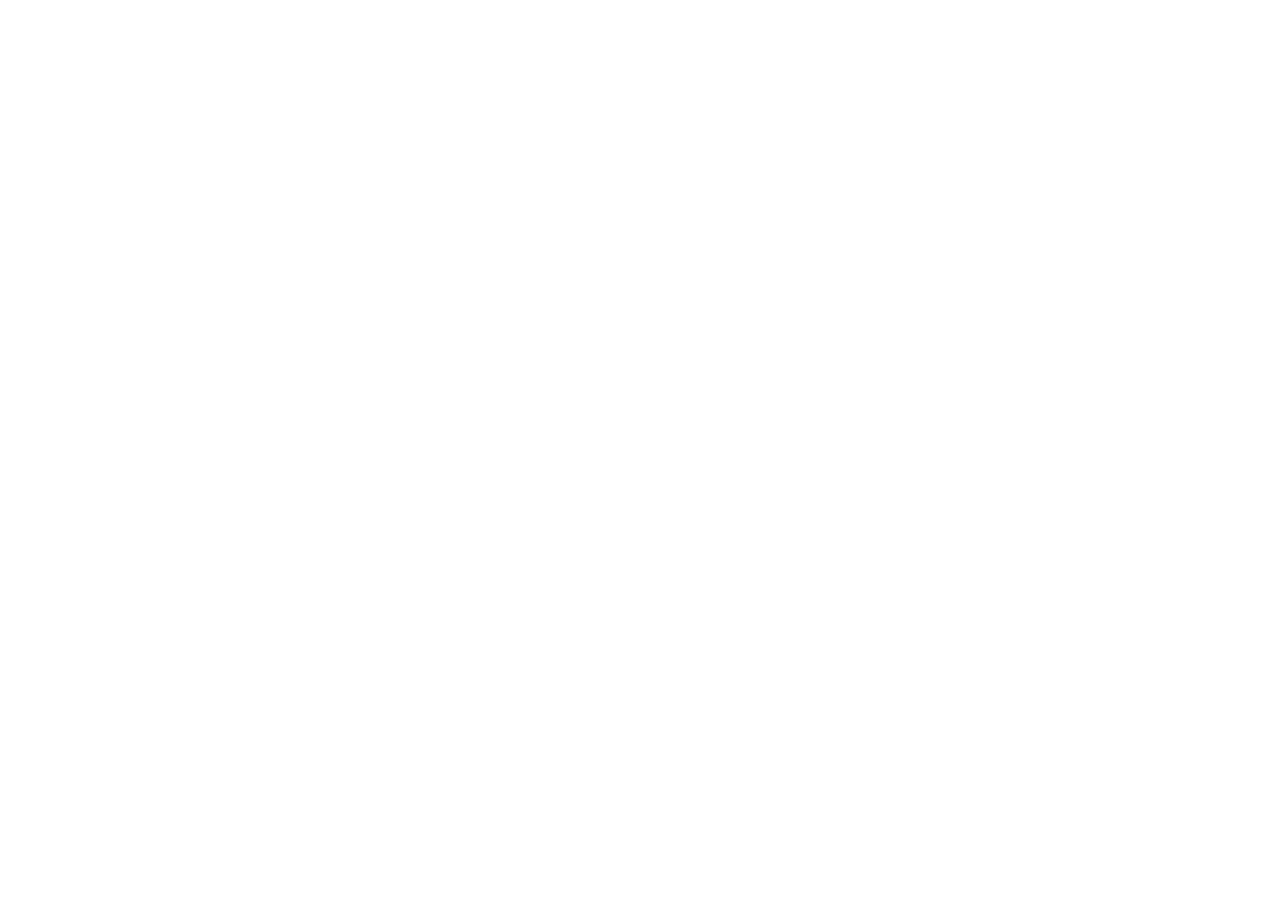
==== index.html @ 8e3742f2 "初始化项目结构" ====
<!DOCTYPE html>
<html lang="en">

<head>
  <meta charset="UTF-8">
  <meta http-equiv="X-UA-Compatible" content="IE=edge">
  <meta name="viewport" content="width=device-width, initial-scale=1.0">
  <title>Document</title>
</head>

<body>

</body>

</html>
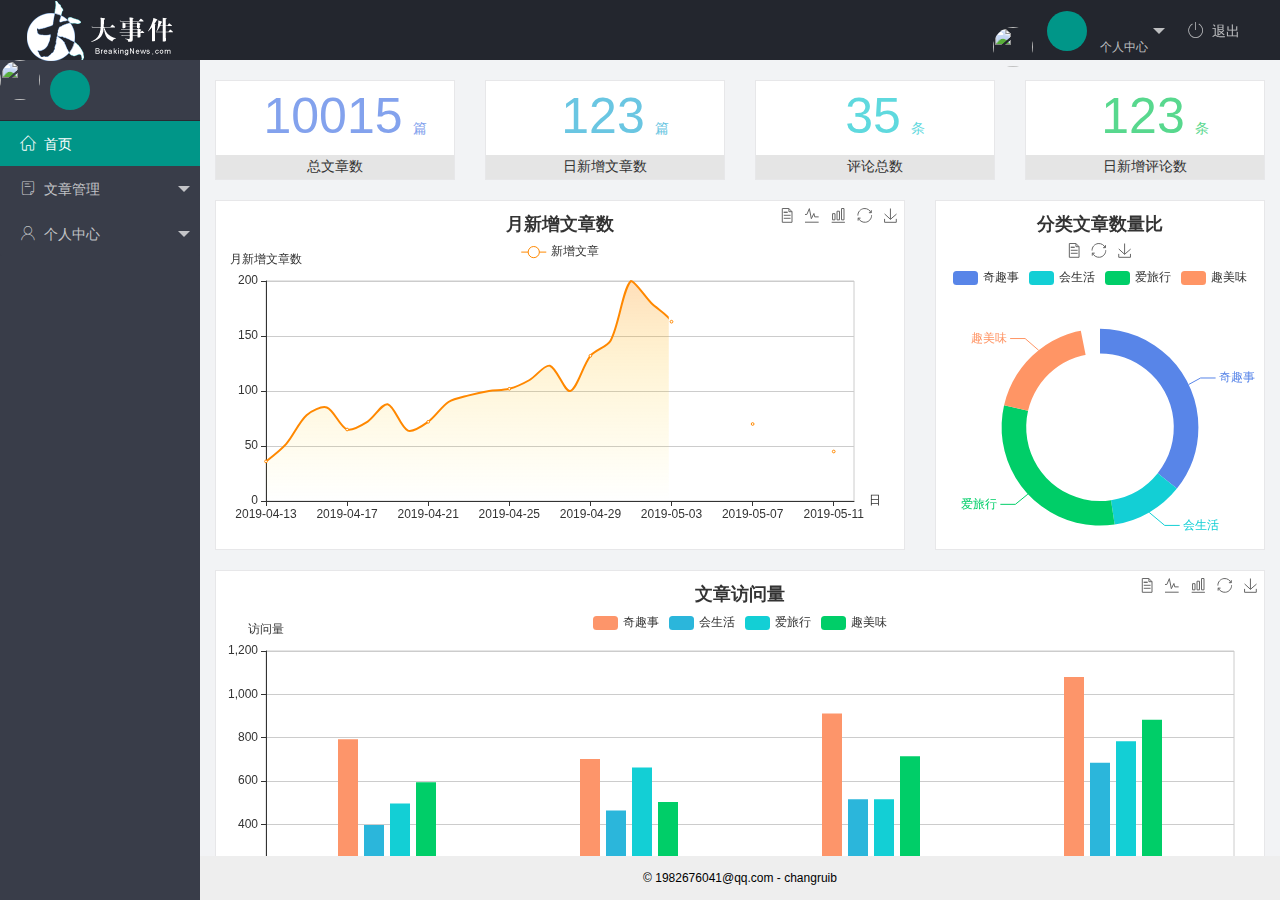
==== commit ece95862: "完成了主页功能的开发" ====
--- a/index.html
+++ b/index.html
@@ -5,11 +5,97 @@
   <meta charset="UTF-8">
   <meta http-equiv="X-UA-Compatible" content="IE=edge">
   <meta name="viewport" content="width=device-width, initial-scale=1.0">
-  <title>Document</title>
+  <link rel="stylesheet" href="/assets/lib/layui/css/layui.css">
+  <link rel="stylesheet" href="/assets/css/index.css">
+  <link rel="stylesheet" href="/assets/fonts/iconfont.css">
+  <title>后台管理页面</title>
 </head>
 
-<body>
+<body class="layui-layout-body">
+  <div class="layui-layout layui-layout-admin">
+    <div class="layui-header">
+      <div class="layui-logo">
+        <img src="/assets/images/logo.png" alt="" />
+      </div>
+      <!-- 头部区域（可配合layui已有的水平导航） -->
+      <ul class="layui-nav layui-layout-right">
+        <li class="layui-nav-item">
+          <a href="javascript:;" class="userinfo">
+            <img src="http://t.cn/RCzsdCq" class="layui-nav-img" />
+            <span class="text-avatar"></span>
+            个人中心
+          </a>
+          <dl class="layui-nav-child">
+            <dd><a href="">基本资料</a></dd>
+            <dd><a href="">更换头像</a></dd>
+            <dd><a href="">重置密码</a></dd>
+          </dl>
+        </li>
+        <li class="layui-nav-item">
+          <a href="javascript:;" id="btnLogout"><span class="iconfont icon-tuichu"></span>退出</a>
+        </li>
+      </ul>
+    </div>
 
+    <div class="layui-side layui-bg-black">
+      <div class="layui-side-scroll">
+        <div class="userinfo">
+          <img src="http://t.cn/RCzsdCq" class="layui-nav-img" />
+          <span class="text-avatar"></span>
+          <span id="welcome"></span>
+        </div>
+        <!-- 左侧导航区域（可配合layui已有的垂直导航） -->
+        <ul class="layui-nav layui-nav-tree" lay-shrink="all">
+          <li class="layui-nav-item layui-this">
+            <a href="/home/dashboard.html" target="fm"><span class="iconfont icon-home"></span>首页</a>
+          </li>
+          <li class="layui-nav-item">
+            <a class="" href="javascript:;"><span class="iconfont icon-16"></span>文章管理</a>
+            <dl class="layui-nav-child">
+              <dd>
+                <a href="javascript:;"><i class="layui-icon layui-icon-app"></i>文章类别</a>
+              </dd>
+              <dd>
+                <a href="javascript:;"><i class="layui-icon layui-icon-app"></i>文章列表</a>
+              </dd>
+              <dd>
+                <a href="javascript:;"><i class="layui-icon layui-icon-app"></i>发布文章</a>
+              </dd>
+            </dl>
+          </li>
+          <li class="layui-nav-item">
+            <a href="javascript:;"><span class="iconfont icon-user"></span>个人中心</a>
+            <dl class="layui-nav-child">
+              <dd>
+                <a href="javascript:;"><i class="layui-icon layui-icon-app"></i>基本资料</a>
+              </dd>
+              <dd>
+                <a href="javascript:;"><i class="layui-icon layui-icon-app"></i>更换头像</a>
+              </dd>
+              <dd>
+                <a href="javascript:;"><i class="layui-icon layui-icon-app"></i>重置密码</a>
+              </dd>
+            </dl>
+          </li>
+        </ul>
+      </div>
+    </div>
+
+    <div class="layui-body">
+      <!-- 内容主体区域 -->
+      <iframe name="fm" src="/home/dashboard.html" frameborder="0"></iframe>
+    </div>
+
+    <div class="layui-footer">
+      <!-- 底部固定区域 -->
+      © 1982676041@qq.com - changruib
+    </div>
+  </div>
+  <!-- 导入 layui 的JS文件 -->
+  <script src="/assets/lib/layui/layui.all.js"></script>
+  <script src="/assets/lib/jquery.js"></script>
+  <script src="/assets/js/baseApi.js"></script>
+  <script src="/assets/js/index.js"></script>
 </body>
 
 </html>--- a/assets/lib/layui/css/layui.css
+++ b/assets/lib/layui/css/layui.css
@@ -0,0 +1,2 @@
+/** layui-v2.5.5 MIT License By https://www.layui.com */
+ .layui-inline,img{display:inline-block;vertical-align:middle}h1,h2,h3,h4,h5,h6{font-weight:400}.layui-edge,.layui-header,.layui-inline,.layui-main{position:relative}.layui-body,.layui-edge,.layui-elip{overflow:hidden}.layui-btn,.layui-edge,.layui-inline,img{vertical-align:middle}.layui-btn,.layui-disabled,.layui-icon,.layui-unselect{-moz-user-select:none;-webkit-user-select:none;-ms-user-select:none}.layui-elip,.layui-form-checkbox span,.layui-form-pane .layui-form-label{text-overflow:ellipsis;white-space:nowrap}.layui-breadcrumb,.layui-tree-btnGroup{visibility:hidden}blockquote,body,button,dd,div,dl,dt,form,h1,h2,h3,h4,h5,h6,input,li,ol,p,pre,td,textarea,th,ul{margin:0;padding:0;-webkit-tap-highlight-color:rgba(0,0,0,0)}a:active,a:hover{outline:0}img{border:none}li{list-style:none}table{border-collapse:collapse;border-spacing:0}h4,h5,h6{font-size:100%}button,input,optgroup,option,select,textarea{font-family:inherit;font-size:inherit;font-style:inherit;font-weight:inherit;outline:0}pre{white-space:pre-wrap;white-space:-moz-pre-wrap;white-space:-pre-wrap;white-space:-o-pre-wrap;word-wrap:break-word}body{line-height:24px;font:14px Helvetica Neue,Helvetica,PingFang SC,Tahoma,Arial,sans-serif}hr{height:1px;margin:10px 0;border:0;clear:both}a{color:#333;text-decoration:none}a:hover{color:#777}a cite{font-style:normal;*cursor:pointer}.layui-border-box,.layui-border-box *{box-sizing:border-box}.layui-box,.layui-box *{box-sizing:content-box}.layui-clear{clear:both;*zoom:1}.layui-clear:after{content:'\20';clear:both;*zoom:1;display:block;height:0}.layui-inline{*display:inline;*zoom:1}.layui-edge{display:inline-block;width:0;height:0;border-width:6px;border-style:dashed;border-color:transparent}.layui-edge-top{top:-4px;border-bottom-color:#999;border-bottom-style:solid}.layui-edge-right{border-left-color:#999;border-left-style:solid}.layui-edge-bottom{top:2px;border-top-color:#999;border-top-style:solid}.layui-edge-left{border-right-color:#999;border-right-style:solid}.layui-disabled,.layui-disabled:hover{color:#d2d2d2!important;cursor:not-allowed!important}.layui-circle{border-radius:100%}.layui-show{display:block!important}.layui-hide{display:none!important}@font-face{font-family:layui-icon;src:url(../font/iconfont.eot?v=250);src:url(../font/iconfont.eot?v=250#iefix) format('embedded-opentype'),url(../font/iconfont.woff2?v=250) format('woff2'),url(../font/iconfont.woff?v=250) format('woff'),url(../font/iconfont.ttf?v=250) format('truetype'),url(../font/iconfont.svg?v=250#layui-icon) format('svg')}.layui-icon{font-family:layui-icon!important;font-size:16px;font-style:normal;-webkit-font-smoothing:antialiased;-moz-osx-font-smoothing:grayscale}.layui-icon-reply-fill:before{content:"\e611"}.layui-icon-set-fill:before{content:"\e614"}.layui-icon-menu-fill:before{content:"\e60f"}.layui-icon-search:before{content:"\e615"}.layui-icon-share:before{content:"\e641"}.layui-icon-set-sm:before{content:"\e620"}.layui-icon-engine:before{content:"\e628"}.layui-icon-close:before{content:"\1006"}.layui-icon-close-fill:before{content:"\1007"}.layui-icon-chart-screen:before{content:"\e629"}.layui-icon-star:before{content:"\e600"}.layui-icon-circle-dot:before{content:"\e617"}.layui-icon-chat:before{content:"\e606"}.layui-icon-release:before{content:"\e609"}.layui-icon-list:before{content:"\e60a"}.layui-icon-chart:before{content:"\e62c"}.layui-icon-ok-circle:before{content:"\1005"}.layui-icon-layim-theme:before{content:"\e61b"}.layui-icon-table:before{content:"\e62d"}.layui-icon-right:before{content:"\e602"}.layui-icon-left:before{content:"\e603"}.layui-icon-cart-simple:before{content:"\e698"}.layui-icon-face-cry:before{content:"\e69c"}.layui-icon-face-smile:before{content:"\e6af"}.layui-icon-survey:before{content:"\e6b2"}.layui-icon-tree:before{content:"\e62e"}.layui-icon-upload-circle:before{content:"\e62f"}.layui-icon-add-circle:before{content:"\e61f"}.layui-icon-download-circle:before{content:"\e601"}.layui-icon-templeate-1:before{content:"\e630"}.layui-icon-util:before{content:"\e631"}.layui-icon-face-surprised:before{content:"\e664"}.layui-icon-edit:before{content:"\e642"}.layui-icon-speaker:before{content:"\e645"}.layui-icon-down:before{content:"\e61a"}.layui-icon-file:before{content:"\e621"}.layui-icon-layouts:before{content:"\e632"}.layui-icon-rate-half:before{content:"\e6c9"}.layui-icon-add-circle-fine:before{content:"\e608"}.layui-icon-prev-circle:before{content:"\e633"}.layui-icon-read:before{content:"\e705"}.layui-icon-404:before{content:"\e61c"}.layui-icon-carousel:before{content:"\e634"}.layui-icon-help:before{content:"\e607"}.layui-icon-code-circle:before{content:"\e635"}.layui-icon-water:before{content:"\e636"}.layui-icon-username:before{content:"\e66f"}.layui-icon-find-fill:before{content:"\e670"}.layui-icon-about:before{content:"\e60b"}.layui-icon-location:before{content:"\e715"}.layui-icon-up:before{content:"\e619"}.layui-icon-pause:before{content:"\e651"}.layui-icon-date:before{content:"\e637"}.layui-icon-layim-uploadfile:before{content:"\e61d"}.layui-icon-delete:before{content:"\e640"}.layui-icon-play:before{content:"\e652"}.layui-icon-top:before{content:"\e604"}.layui-icon-friends:before{content:"\e612"}.layui-icon-refresh-3:before{content:"\e9aa"}.layui-icon-ok:before{content:"\e605"}.layui-icon-layer:before{content:"\e638"}.layui-icon-face-smile-fine:before{content:"\e60c"}.layui-icon-dollar:before{content:"\e659"}.layui-icon-group:before{content:"\e613"}.layui-icon-layim-download:before{content:"\e61e"}.layui-icon-picture-fine:before{content:"\e60d"}.layui-icon-link:before{content:"\e64c"}.layui-icon-diamond:before{content:"\e735"}.layui-icon-log:before{content:"\e60e"}.layui-icon-rate-solid:before{content:"\e67a"}.layui-icon-fonts-del:before{content:"\e64f"}.layui-icon-unlink:before{content:"\e64d"}.layui-icon-fonts-clear:before{content:"\e639"}.layui-icon-triangle-r:before{content:"\e623"}.layui-icon-circle:before{content:"\e63f"}.layui-icon-radio:before{content:"\e643"}.layui-icon-align-center:before{content:"\e647"}.layui-icon-align-right:before{content:"\e648"}.layui-icon-align-left:before{content:"\e649"}.layui-icon-loading-1:before{content:"\e63e"}.layui-icon-return:before{content:"\e65c"}.layui-icon-fonts-strong:before{content:"\e62b"}.layui-icon-upload:before{content:"\e67c"}.layui-icon-dialogue:before{content:"\e63a"}.layui-icon-video:before{content:"\e6ed"}.layui-icon-headset:before{content:"\e6fc"}.layui-icon-cellphone-fine:before{content:"\e63b"}.layui-icon-add-1:before{content:"\e654"}.layui-icon-face-smile-b:before{content:"\e650"}.layui-icon-fonts-html:before{content:"\e64b"}.layui-icon-form:before{content:"\e63c"}.layui-icon-cart:before{content:"\e657"}.layui-icon-camera-fill:before{content:"\e65d"}.layui-icon-tabs:before{content:"\e62a"}.layui-icon-fonts-code:before{content:"\e64e"}.layui-icon-fire:before{content:"\e756"}.layui-icon-set:before{content:"\e716"}.layui-icon-fonts-u:before{content:"\e646"}.layui-icon-triangle-d:before{content:"\e625"}.layui-icon-tips:before{content:"\e702"}.layui-icon-picture:before{content:"\e64a"}.layui-icon-more-vertical:before{content:"\e671"}.layui-icon-flag:before{content:"\e66c"}.layui-icon-loading:before{content:"\e63d"}.layui-icon-fonts-i:before{content:"\e644"}.layui-icon-refresh-1:before{content:"\e666"}.layui-icon-rmb:before{content:"\e65e"}.layui-icon-home:before{content:"\e68e"}.layui-icon-user:before{content:"\e770"}.layui-icon-notice:before{content:"\e667"}.layui-icon-login-weibo:before{content:"\e675"}.layui-icon-voice:before{content:"\e688"}.layui-icon-upload-drag:before{content:"\e681"}.layui-icon-login-qq:before{content:"\e676"}.layui-icon-snowflake:before{content:"\e6b1"}.layui-icon-file-b:before{content:"\e655"}.layui-icon-template:before{content:"\e663"}.layui-icon-auz:before{content:"\e672"}.layui-icon-console:before{content:"\e665"}.layui-icon-app:before{content:"\e653"}.layui-icon-prev:before{content:"\e65a"}.layui-icon-website:before{content:"\e7ae"}.layui-icon-next:before{content:"\e65b"}.layui-icon-component:before{content:"\e857"}.layui-icon-more:before{content:"\e65f"}.layui-icon-login-wechat:before{content:"\e677"}.layui-icon-shrink-right:before{content:"\e668"}.layui-icon-spread-left:before{content:"\e66b"}.layui-icon-camera:before{content:"\e660"}.layui-icon-note:before{content:"\e66e"}.layui-icon-refresh:before{content:"\e669"}.layui-icon-female:before{content:"\e661"}.layui-icon-male:before{content:"\e662"}.layui-icon-password:before{content:"\e673"}.layui-icon-senior:before{content:"\e674"}.layui-icon-theme:before{content:"\e66a"}.layui-icon-tread:before{content:"\e6c5"}.layui-icon-praise:before{content:"\e6c6"}.layui-icon-star-fill:before{content:"\e658"}.layui-icon-rate:before{content:"\e67b"}.layui-icon-template-1:before{content:"\e656"}.layui-icon-vercode:before{content:"\e679"}.layui-icon-cellphone:before{content:"\e678"}.layui-icon-screen-full:before{content:"\e622"}.layui-icon-screen-restore:before{content:"\e758"}.layui-icon-cols:before{content:"\e610"}.layui-icon-export:before{content:"\e67d"}.layui-icon-print:before{content:"\e66d"}.layui-icon-slider:before{content:"\e714"}.layui-icon-addition:before{content:"\e624"}.layui-icon-subtraction:before{content:"\e67e"}.layui-icon-service:before{content:"\e626"}.layui-icon-transfer:before{content:"\e691"}.layui-main{width:1140px;margin:0 auto}.layui-header{z-index:1000;height:60px}.layui-header a:hover{transition:all .5s;-webkit-transition:all .5s}.layui-side{position:fixed;left:0;top:0;bottom:0;z-index:999;width:200px;overflow-x:hidden}.layui-side-scroll{position:relative;width:220px;height:100%;overflow-x:hidden}.layui-body{position:absolute;left:200px;right:0;top:0;bottom:0;z-index:998;width:auto;overflow-y:auto;box-sizing:border-box}.layui-layout-body{overflow:hidden}.layui-layout-admin .layui-header{background-color:#23262E}.layui-layout-admin .layui-side{top:60px;width:200px;overflow-x:hidden}.layui-layout-admin .layui-body{position:fixed;top:60px;bottom:44px}.layui-layout-admin .layui-main{width:auto;margin:0 15px}.layui-layout-admin .layui-footer{position:fixed;left:200px;right:0;bottom:0;height:44px;line-height:44px;padding:0 15px;background-color:#eee}.layui-layout-admin .layui-logo{position:absolute;left:0;top:0;width:200px;height:100%;line-height:60px;text-align:center;color:#009688;font-size:16px}.layui-layout-admin .layui-header .layui-nav{background:0 0}.layui-layout-left{position:absolute!important;left:200px;top:0}.layui-layout-right{position:absolute!important;right:0;top:0}.layui-container{position:relative;margin:0 auto;padding:0 15px;box-sizing:border-box}.layui-fluid{position:relative;margin:0 auto;padding:0 15px}.layui-row:after,.layui-row:before{content:'';display:block;clear:both}.layui-col-lg1,.layui-col-lg10,.layui-col-lg11,.layui-col-lg12,.layui-col-lg2,.layui-col-lg3,.layui-col-lg4,.layui-col-lg5,.layui-col-lg6,.layui-col-lg7,.layui-col-lg8,.layui-col-lg9,.layui-col-md1,.layui-col-md10,.layui-col-md11,.layui-col-md12,.layui-col-md2,.layui-col-md3,.layui-col-md4,.layui-col-md5,.layui-col-md6,.layui-col-md7,.layui-col-md8,.layui-col-md9,.layui-col-sm1,.layui-col-sm10,.layui-col-sm11,.layui-col-sm12,.layui-col-sm2,.layui-col-sm3,.layui-col-sm4,.layui-col-sm5,.layui-col-sm6,.layui-col-sm7,.layui-col-sm8,.layui-col-sm9,.layui-col-xs1,.layui-col-xs10,.layui-col-xs11,.layui-col-xs12,.layui-col-xs2,.layui-col-xs3,.layui-col-xs4,.layui-col-xs5,.layui-col-xs6,.layui-col-xs7,.layui-col-xs8,.layui-col-xs9{position:relative;display:block;box-sizing:border-box}.layui-col-xs1,.layui-col-xs10,.layui-col-xs11,.layui-col-xs12,.layui-col-xs2,.layui-col-xs3,.layui-col-xs4,.layui-col-xs5,.layui-col-xs6,.layui-col-xs7,.layui-col-xs8,.layui-col-xs9{float:left}.layui-col-xs1{width:8.33333333%}.layui-col-xs2{width:16.66666667%}.layui-col-xs3{width:25%}.layui-col-xs4{width:33.33333333%}.layui-col-xs5{width:41.66666667%}.layui-col-xs6{width:50%}.layui-col-xs7{width:58.33333333%}.layui-col-xs8{width:66.66666667%}.layui-col-xs9{width:75%}.layui-col-xs10{width:83.33333333%}.layui-col-xs11{width:91.66666667%}.layui-col-xs12{width:100%}.layui-col-xs-offset1{margin-left:8.33333333%}.layui-col-xs-offset2{margin-left:16.66666667%}.layui-col-xs-offset3{margin-left:25%}.layui-col-xs-offset4{margin-left:33.33333333%}.layui-col-xs-offset5{margin-left:41.66666667%}.layui-col-xs-offset6{margin-left:50%}.layui-col-xs-offset7{margin-left:58.33333333%}.layui-col-xs-offset8{margin-left:66.66666667%}.layui-col-xs-offset9{margin-left:75%}.layui-col-xs-offset10{margin-left:83.33333333%}.layui-col-xs-offset11{margin-left:91.66666667%}.layui-col-xs-offset12{margin-left:100%}@media screen and (max-width:768px){.layui-hide-xs{display:none!important}.layui-show-xs-block{display:block!important}.layui-show-xs-inline{display:inline!important}.layui-show-xs-inline-block{display:inline-block!important}}@media screen and (min-width:768px){.layui-container{width:750px}.layui-hide-sm{display:none!important}.layui-show-sm-block{display:block!important}.layui-show-sm-inline{display:inline!important}.layui-show-sm-inline-block{display:inline-block!important}.layui-col-sm1,.layui-col-sm10,.layui-col-sm11,.layui-col-sm12,.layui-col-sm2,.layui-col-sm3,.layui-col-sm4,.layui-col-sm5,.layui-col-sm6,.layui-col-sm7,.layui-col-sm8,.layui-col-sm9{float:left}.layui-col-sm1{width:8.33333333%}.layui-col-sm2{width:16.66666667%}.layui-col-sm3{width:25%}.layui-col-sm4{width:33.33333333%}.layui-col-sm5{width:41.66666667%}.layui-col-sm6{width:50%}.layui-col-sm7{width:58.33333333%}.layui-col-sm8{width:66.66666667%}.layui-col-sm9{width:75%}.layui-col-sm10{width:83.33333333%}.layui-col-sm11{width:91.66666667%}.layui-col-sm12{width:100%}.layui-col-sm-offset1{margin-left:8.33333333%}.layui-col-sm-offset2{margin-left:16.66666667%}.layui-col-sm-offset3{margin-left:25%}.layui-col-sm-offset4{margin-left:33.33333333%}.layui-col-sm-offset5{margin-left:41.66666667%}.layui-col-sm-offset6{margin-left:50%}.layui-col-sm-offset7{margin-left:58.33333333%}.layui-col-sm-offset8{margin-left:66.66666667%}.layui-col-sm-offset9{margin-left:75%}.layui-col-sm-offset10{margin-left:83.33333333%}.layui-col-sm-offset11{margin-left:91.66666667%}.layui-col-sm-offset12{margin-left:100%}}@media screen and (min-width:992px){.layui-container{width:970px}.layui-hide-md{display:none!important}.layui-show-md-block{display:block!important}.layui-show-md-inline{display:inline!important}.layui-show-md-inline-block{display:inline-block!important}.layui-col-md1,.layui-col-md10,.layui-col-md11,.layui-col-md12,.layui-col-md2,.layui-col-md3,.layui-col-md4,.layui-col-md5,.layui-col-md6,.layui-col-md7,.layui-col-md8,.layui-col-md9{float:left}.layui-col-md1{width:8.33333333%}.layui-col-md2{width:16.66666667%}.layui-col-md3{width:25%}.layui-col-md4{width:33.33333333%}.layui-col-md5{width:41.66666667%}.layui-col-md6{width:50%}.layui-col-md7{width:58.33333333%}.layui-col-md8{width:66.66666667%}.layui-col-md9{width:75%}.layui-col-md10{width:83.33333333%}.layui-col-md11{width:91.66666667%}.layui-col-md12{width:100%}.layui-col-md-offset1{margin-left:8.33333333%}.layui-col-md-offset2{margin-left:16.66666667%}.layui-col-md-offset3{margin-left:25%}.layui-col-md-offset4{margin-left:33.33333333%}.layui-col-md-offset5{margin-left:41.66666667%}.layui-col-md-offset6{margin-left:50%}.layui-col-md-offset7{margin-left:58.33333333%}.layui-col-md-offset8{margin-left:66.66666667%}.layui-col-md-offset9{margin-left:75%}.layui-col-md-offset10{margin-left:83.33333333%}.layui-col-md-offset11{margin-left:91.66666667%}.layui-col-md-offset12{margin-left:100%}}@media screen and (min-width:1200px){.layui-container{width:1170px}.layui-hide-lg{display:none!important}.layui-show-lg-block{display:block!important}.layui-show-lg-inline{display:inline!important}.layui-show-lg-inline-block{display:inline-block!important}.layui-col-lg1,.layui-col-lg10,.layui-col-lg11,.layui-col-lg12,.layui-col-lg2,.layui-col-lg3,.layui-col-lg4,.layui-col-lg5,.layui-col-lg6,.layui-col-lg7,.layui-col-lg8,.layui-col-lg9{float:left}.layui-col-lg1{width:8.33333333%}.layui-col-lg2{width:16.66666667%}.layui-col-lg3{width:25%}.layui-col-lg4{width:33.33333333%}.layui-col-lg5{width:41.66666667%}.layui-col-lg6{width:50%}.layui-col-lg7{width:58.33333333%}.layui-col-lg8{width:66.66666667%}.layui-col-lg9{width:75%}.layui-col-lg10{width:83.33333333%}.layui-col-lg11{width:91.66666667%}.layui-col-lg12{width:100%}.layui-col-lg-offset1{margin-left:8.33333333%}.layui-col-lg-offset2{margin-left:16.66666667%}.layui-col-lg-offset3{margin-left:25%}.layui-col-lg-offset4{margin-left:33.33333333%}.layui-col-lg-offset5{margin-left:41.66666667%}.layui-col-lg-offset6{margin-left:50%}.layui-col-lg-offset7{margin-left:58.33333333%}.layui-col-lg-offset8{margin-left:66.66666667%}.layui-col-lg-offset9{margin-left:75%}.layui-col-lg-offset10{margin-left:83.33333333%}.layui-col-lg-offset11{margin-left:91.66666667%}.layui-col-lg-offset12{margin-left:100%}}.layui-col-space1{margin:-.5px}.layui-col-space1>*{padding:.5px}.layui-col-space3{margin:-1.5px}.layui-col-space3>*{padding:1.5px}.layui-col-space5{margin:-2.5px}.layui-col-space5>*{padding:2.5px}.layui-col-space8{margin:-3.5px}.layui-col-space8>*{padding:3.5px}.layui-col-space10{margin:-5px}.layui-col-space10>*{padding:5px}.layui-col-space12{margin:-6px}.layui-col-space12>*{padding:6px}.layui-col-space15{margin:-7.5px}.layui-col-space15>*{padding:7.5px}.layui-col-space18{margin:-9px}.layui-col-space18>*{padding:9px}.layui-col-space20{margin:-10px}.layui-col-space20>*{padding:10px}.layui-col-space22{margin:-11px}.layui-col-space22>*{padding:11px}.layui-col-space25{margin:-12.5px}.layui-col-space25>*{padding:12.5px}.layui-col-space30{margin:-15px}.layui-col-space30>*{padding:15px}.layui-btn,.layui-input,.layui-select,.layui-textarea,.layui-upload-button{outline:0;-webkit-appearance:none;transition:all .3s;-webkit-transition:all .3s;box-sizing:border-box}.layui-elem-quote{margin-bottom:10px;padding:15px;line-height:22px;border-left:5px solid #009688;border-radius:0 2px 2px 0;background-color:#f2f2f2}.layui-quote-nm{border-style:solid;border-width:1px 1px 1px 5px;background:0 0}.layui-elem-field{margin-bottom:10px;padding:0;border-width:1px;border-style:solid}.layui-elem-field legend{margin-left:20px;padding:0 10px;font-size:20px;font-weight:300}.layui-field-title{margin:10px 0 20px;border-width:1px 0 0}.layui-field-box{padding:10px 15px}.layui-field-title .layui-field-box{padding:10px 0}.layui-progress{position:relative;height:6px;border-radius:20px;background-color:#e2e2e2}.layui-progress-bar{position:absolute;left:0;top:0;width:0;max-width:100%;height:6px;border-radius:20px;text-align:right;background-color:#5FB878;transition:all .3s;-webkit-transition:all .3s}.layui-progress-big,.layui-progress-big .layui-progress-bar{height:18px;line-height:18px}.layui-progress-text{position:relative;top:-20px;line-height:18px;font-size:12px;color:#666}.layui-progress-big .layui-progress-text{position:static;padding:0 10px;color:#fff}.layui-collapse{border-width:1px;border-style:solid;border-radius:2px}.layui-colla-content,.layui-colla-item{border-top-width:1px;border-top-style:solid}.layui-colla-item:first-child{border-top:none}.layui-colla-title{position:relative;height:42px;line-height:42px;padding:0 15px 0 35px;color:#333;background-color:#f2f2f2;cursor:pointer;font-size:14px;overflow:hidden}.layui-colla-content{display:none;padding:10px 15px;line-height:22px;color:#666}.layui-colla-icon{position:absolute;left:15px;top:0;font-size:14px}.layui-card{margin-bottom:15px;border-radius:2px;background-color:#fff;box-shadow:0 1px 2px 0 rgba(0,0,0,.05)}.layui-card:last-child{margin-bottom:0}.layui-card-header{position:relative;height:42px;line-height:42px;padding:0 15px;border-bottom:1px solid #f6f6f6;color:#333;border-radius:2px 2px 0 0;font-size:14px}.layui-bg-black,.layui-bg-blue,.layui-bg-cyan,.layui-bg-green,.layui-bg-orange,.layui-bg-red{color:#fff!important}.layui-card-body{position:relative;padding:10px 15px;line-height:24px}.layui-card-body[pad15]{padding:15px}.layui-card-body[pad20]{padding:20px}.layui-card-body .layui-table{margin:5px 0}.layui-card .layui-tab{margin:0}.layui-panel-window{position:relative;padding:15px;border-radius:0;border-top:5px solid #E6E6E6;background-color:#fff}.layui-auxiliar-moving{position:fixed;left:0;right:0;top:0;bottom:0;width:100%;height:100%;background:0 0;z-index:9999999999}.layui-form-label,.layui-form-mid,.layui-form-select,.layui-input-block,.layui-input-inline,.layui-textarea{position:relative}.layui-bg-red{background-color:#FF5722!important}.layui-bg-orange{background-color:#FFB800!important}.layui-bg-green{background-color:#009688!important}.layui-bg-cyan{background-color:#2F4056!important}.layui-bg-blue{background-color:#1E9FFF!important}.layui-bg-black{background-color:#393D49!important}.layui-bg-gray{background-color:#eee!important;color:#666!important}.layui-badge-rim,.layui-colla-content,.layui-colla-item,.layui-collapse,.layui-elem-field,.layui-form-pane .layui-form-item[pane],.layui-form-pane .layui-form-label,.layui-input,.layui-layedit,.layui-layedit-tool,.layui-quote-nm,.layui-select,.layui-tab-bar,.layui-tab-card,.layui-tab-title,.layui-tab-title .layui-this:after,.layui-textarea{border-color:#e6e6e6}.layui-timeline-item:before,hr{background-color:#e6e6e6}.layui-text{line-height:22px;font-size:14px;color:#666}.layui-text h1,.layui-text h2,.layui-text h3{font-weight:500;color:#333}.layui-text h1{font-size:30px}.layui-text h2{font-size:24px}.layui-text h3{font-size:18px}.layui-text a:not(.layui-btn){color:#01AAED}.layui-text a:not(.layui-btn):hover{text-decoration:underline}.layui-text ul{padding:5px 0 5px 15px}.layui-text ul li{margin-top:5px;list-style-type:disc}.layui-text em,.layui-word-aux{color:#999!important;padding:0 5px!important}.layui-btn{display:inline-block;height:38px;line-height:38px;padding:0 18px;background-color:#009688;color:#fff;white-space:nowrap;text-align:center;font-size:14px;border:none;border-radius:2px;cursor:pointer}.layui-btn:hover{opacity:.8;filter:alpha(opacity=80);color:#fff}.layui-btn:active{opacity:1;filter:alpha(opacity=100)}.layui-btn+.layui-btn{margin-left:10px}.layui-btn-container{font-size:0}.layui-btn-container .layui-btn{margin-right:10px;margin-bottom:10px}.layui-btn-container .layui-btn+.layui-btn{margin-left:0}.layui-table .layui-btn-container .layui-btn{margin-bottom:9px}.layui-btn-radius{border-radius:100px}.layui-btn .layui-icon{margin-right:3px;font-size:18px;vertical-align:bottom;vertical-align:middle\9}.layui-btn-primary{border:1px solid #C9C9C9;background-color:#fff;color:#555}.layui-btn-primary:hover{border-color:#009688;color:#333}.layui-btn-normal{background-color:#1E9FFF}.layui-btn-warm{background-color:#FFB800}.layui-btn-danger{background-color:#FF5722}.layui-btn-checked{background-color:#5FB878}.layui-btn-disabled,.layui-btn-disabled:active,.layui-btn-disabled:hover{border:1px solid #e6e6e6;background-color:#FBFBFB;color:#C9C9C9;cursor:not-allowed;opacity:1}.layui-btn-lg{height:44px;line-height:44px;padding:0 25px;font-size:16px}.layui-btn-sm{height:30px;line-height:30px;padding:0 10px;font-size:12px}.layui-btn-sm i{font-size:16px!important}.layui-btn-xs{height:22px;line-height:22px;padding:0 5px;font-size:12px}.layui-btn-xs i{font-size:14px!important}.layui-btn-group{display:inline-block;vertical-align:middle;font-size:0}.layui-btn-group .layui-btn{margin-left:0!important;margin-right:0!important;border-left:1px solid rgba(255,255,255,.5);border-radius:0}.layui-btn-group .layui-btn-primary{border-left:none}.layui-btn-group .layui-btn-primary:hover{border-color:#C9C9C9;color:#009688}.layui-btn-group .layui-btn:first-child{border-left:none;border-radius:2px 0 0 2px}.layui-btn-group .layui-btn-primary:first-child{border-left:1px solid #c9c9c9}.layui-btn-group .layui-btn:last-child{border-radius:0 2px 2px 0}.layui-btn-group .layui-btn+.layui-btn{margin-left:0}.layui-btn-group+.layui-btn-group{margin-left:10px}.layui-btn-fluid{width:100%}.layui-input,.layui-select,.layui-textarea{height:38px;line-height:1.3;line-height:38px\9;border-width:1px;border-style:solid;background-color:#fff;border-radius:2px}.layui-input::-webkit-input-placeholder,.layui-select::-webkit-input-placeholder,.layui-textarea::-webkit-input-placeholder{line-height:1.3}.layui-input,.layui-textarea{display:block;width:100%;padding-left:10px}.layui-input:hover,.layui-textarea:hover{border-color:#D2D2D2!important}.layui-input:focus,.layui-textarea:focus{border-color:#C9C9C9!important}.layui-textarea{min-height:100px;height:auto;line-height:20px;padding:6px 10px;resize:vertical}.layui-select{padding:0 10px}.layui-form input[type=checkbox],.layui-form input[type=radio],.layui-form select{display:none}.layui-form [lay-ignore]{display:initial}.layui-form-item{margin-bottom:15px;clear:both;*zoom:1}.layui-form-item:after{content:'\20';clear:both;*zoom:1;display:block;height:0}.layui-form-label{float:left;display:block;padding:9px 15px;width:80px;font-weight:400;line-height:20px;text-align:right}.layui-form-label-col{display:block;float:none;padding:9px 0;line-height:20px;text-align:left}.layui-form-item .layui-inline{margin-bottom:5px;margin-right:10px}.layui-input-block{margin-left:110px;min-height:36px}.layui-input-inline{display:inline-block;vertical-align:middle}.layui-form-item .layui-input-inline{float:left;width:190px;margin-right:10px}.layui-form-text .layui-input-inline{width:auto}.layui-form-mid{float:left;display:block;padding:9px 0!important;line-height:20px;margin-right:10px}.layui-form-danger+.layui-form-select .layui-input,.layui-form-danger:focus{border-color:#FF5722!important}.layui-form-select .layui-input{padding-right:30px;cursor:pointer}.layui-form-select .layui-edge{position:absolute;right:10px;top:50%;margin-top:-3px;cursor:pointer;border-width:6px;border-top-color:#c2c2c2;border-top-style:solid;transition:all .3s;-webkit-transition:all .3s}.layui-form-select dl{display:none;position:absolute;left:0;top:42px;padding:5px 0;z-index:899;min-width:100%;border:1px solid #d2d2d2;max-height:300px;overflow-y:auto;background-color:#fff;border-radius:2px;box-shadow:0 2px 4px rgba(0,0,0,.12);box-sizing:border-box}.layui-form-select dl dd,.layui-form-select dl dt{padding:0 10px;line-height:36px;white-space:nowrap;overflow:hidden;text-overflow:ellipsis}.layui-form-select dl dt{font-size:12px;color:#999}.layui-form-select dl dd{cursor:pointer}.layui-form-select dl dd:hover{background-color:#f2f2f2;-webkit-transition:.5s all;transition:.5s all}.layui-form-select .layui-select-group dd{padding-left:20px}.layui-form-select dl dd.layui-select-tips{padding-left:10px!important;color:#999}.layui-form-select dl dd.layui-this{background-color:#5FB878;color:#fff}.layui-form-checkbox,.layui-form-select dl dd.layui-disabled{background-color:#fff}.layui-form-selected dl{display:block}.layui-form-checkbox,.layui-form-checkbox *,.layui-form-switch{display:inline-block;vertical-align:middle}.layui-form-selected .layui-edge{margin-top:-9px;-webkit-transform:rotate(180deg);transform:rotate(180deg);margin-top:-3px\9}:root .layui-form-selected .layui-edge{margin-top:-9px\0/IE9}.layui-form-selectup dl{top:auto;bottom:42px}.layui-select-none{margin:5px 0;text-align:center;color:#999}.layui-select-disabled .layui-disabled{border-color:#eee!important}.layui-select-disabled .layui-edge{border-top-color:#d2d2d2}.layui-form-checkbox{position:relative;height:30px;line-height:30px;margin-right:10px;padding-right:30px;cursor:pointer;font-size:0;-webkit-transition:.1s linear;transition:.1s linear;box-sizing:border-box}.layui-form-checkbox span{padding:0 10px;height:100%;font-size:14px;border-radius:2px 0 0 2px;background-color:#d2d2d2;color:#fff;overflow:hidden}.layui-form-checkbox:hover span{background-color:#c2c2c2}.layui-form-checkbox i{position:absolute;right:0;top:0;width:30px;height:28px;border:1px solid #d2d2d2;border-left:none;border-radius:0 2px 2px 0;color:#fff;font-size:20px;text-align:center}.layui-form-checkbox:hover i{border-color:#c2c2c2;color:#c2c2c2}.layui-form-checked,.layui-form-checked:hover{border-color:#5FB878}.layui-form-checked span,.layui-form-checked:hover span{background-color:#5FB878}.layui-form-checked i,.layui-form-checked:hover i{color:#5FB878}.layui-form-item .layui-form-checkbox{margin-top:4px}.layui-form-checkbox[lay-skin=primary]{height:auto!important;line-height:normal!important;min-width:18px;min-height:18px;border:none!important;margin-right:0;padding-left:28px;padding-right:0;background:0 0}.layui-form-checkbox[lay-skin=primary] span{padding-left:0;padding-right:15px;line-height:18px;background:0 0;color:#666}.layui-form-checkbox[lay-skin=primary] i{right:auto;left:0;width:16px;height:16px;line-height:16px;border:1px solid #d2d2d2;font-size:12px;border-radius:2px;background-color:#fff;-webkit-transition:.1s linear;transition:.1s linear}.layui-form-checkbox[lay-skin=primary]:hover i{border-color:#5FB878;color:#fff}.layui-form-checked[lay-skin=primary] i{border-color:#5FB878!important;background-color:#5FB878;color:#fff}.layui-checkbox-disbaled[lay-skin=primary] span{background:0 0!important;color:#c2c2c2}.layui-checkbox-disbaled[lay-skin=primary]:hover i{border-color:#d2d2d2}.layui-form-item .layui-form-checkbox[lay-skin=primary]{margin-top:10px}.layui-form-switch{position:relative;height:22px;line-height:22px;min-width:35px;padding:0 5px;margin-top:8px;border:1px solid #d2d2d2;border-radius:20px;cursor:pointer;background-color:#fff;-webkit-transition:.1s linear;transition:.1s linear}.layui-form-switch i{position:absolute;left:5px;top:3px;width:16px;height:16px;border-radius:20px;background-color:#d2d2d2;-webkit-transition:.1s linear;transition:.1s linear}.layui-form-switch em{position:relative;top:0;width:25px;margin-left:21px;padding:0!important;text-align:center!important;color:#999!important;font-style:normal!important;font-size:12px}.layui-form-onswitch{border-color:#5FB878;background-color:#5FB878}.layui-checkbox-disbaled,.layui-checkbox-disbaled i{border-color:#e2e2e2!important}.layui-form-onswitch i{left:100%;margin-left:-21px;background-color:#fff}.layui-form-onswitch em{margin-left:5px;margin-right:21px;color:#fff!important}.layui-checkbox-disbaled span{background-color:#e2e2e2!important}.layui-checkbox-disbaled:hover i{color:#fff!important}[lay-radio]{display:none}.layui-form-radio,.layui-form-radio *{display:inline-block;vertical-align:middle}.layui-form-radio{line-height:28px;margin:6px 10px 0 0;padding-right:10px;cursor:pointer;font-size:0}.layui-form-radio *{font-size:14px}.layui-form-radio>i{margin-right:8px;font-size:22px;color:#c2c2c2}.layui-form-radio>i:hover,.layui-form-radioed>i{color:#5FB878}.layui-radio-disbaled>i{color:#e2e2e2!important}.layui-form-pane .layui-form-label{width:110px;padding:8px 15px;height:38px;line-height:20px;border-width:1px;border-style:solid;border-radius:2px 0 0 2px;text-align:center;background-color:#FBFBFB;overflow:hidden;box-sizing:border-box}.layui-form-pane .layui-input-inline{margin-left:-1px}.layui-form-pane .layui-input-block{margin-left:110px;left:-1px}.layui-form-pane .layui-input{border-radius:0 2px 2px 0}.layui-form-pane .layui-form-text .layui-form-label{float:none;width:100%;border-radius:2px;box-sizing:border-box;text-align:left}.layui-form-pane .layui-form-text .layui-input-inline{display:block;margin:0;top:-1px;clear:both}.layui-form-pane .layui-form-text .layui-input-block{margin:0;left:0;top:-1px}.layui-form-pane .layui-form-text .layui-textarea{min-height:100px;border-radius:0 0 2px 2px}.layui-form-pane .layui-form-checkbox{margin:4px 0 4px 10px}.layui-form-pane .layui-form-radio,.layui-form-pane .layui-form-switch{margin-top:6px;margin-left:10px}.layui-form-pane .layui-form-item[pane]{position:relative;border-width:1px;border-style:solid}.layui-form-pane .layui-form-item[pane] .layui-form-label{position:absolute;left:0;top:0;height:100%;border-width:0 1px 0 0}.layui-form-pane .layui-form-item[pane] .layui-input-inline{margin-left:110px}@media screen and (max-width:450px){.layui-form-item .layui-form-label{text-overflow:ellipsis;overflow:hidden;white-space:nowrap}.layui-form-item .layui-inline{display:block;margin-right:0;margin-bottom:20px;clear:both}.layui-form-item .layui-inline:after{content:'\20';clear:both;display:block;height:0}.layui-form-item .layui-input-inline{display:block;float:none;left:-3px;width:auto;margin:0 0 10px 112px}.layui-form-item .layui-input-inline+.layui-form-mid{margin-left:110px;top:-5px;padding:0}.layui-form-item .layui-form-checkbox{margin-right:5px;margin-bottom:5px}}.layui-layedit{border-width:1px;border-style:solid;border-radius:2px}.layui-layedit-tool{padding:3px 5px;border-bottom-width:1px;border-bottom-style:solid;font-size:0}.layedit-tool-fixed{position:fixed;top:0;border-top:1px solid #e2e2e2}.layui-layedit-tool .layedit-tool-mid,.layui-layedit-tool .layui-icon{display:inline-block;vertical-align:middle;text-align:center;font-size:14px}.layui-layedit-tool .layui-icon{position:relative;width:32px;height:30px;line-height:30px;margin:3px 5px;color:#777;cursor:pointer;border-radius:2px}.layui-layedit-tool .layui-icon:hover{color:#393D49}.layui-layedit-tool .layui-icon:active{color:#000}.layui-layedit-tool .layedit-tool-active{background-color:#e2e2e2;color:#000}.layui-layedit-tool .layui-disabled,.layui-layedit-tool .layui-disabled:hover{color:#d2d2d2;cursor:not-allowed}.layui-layedit-tool .layedit-tool-mid{width:1px;height:18px;margin:0 10px;background-color:#d2d2d2}.layedit-tool-html{width:50px!important;font-size:30px!important}.layedit-tool-b,.layedit-tool-code,.layedit-tool-help{font-size:16px!important}.layedit-tool-d,.layedit-tool-face,.layedit-tool-image,.layedit-tool-unlink{font-size:18px!important}.layedit-tool-image input{position:absolute;font-size:0;left:0;top:0;width:100%;height:100%;opacity:.01;filter:Alpha(opacity=1);cursor:pointer}.layui-layedit-iframe iframe{display:block;width:100%}#LAY_layedit_code{overflow:hidden}.layui-laypage{display:inline-block;*display:inline;*zoom:1;vertical-align:middle;margin:10px 0;font-size:0}.layui-laypage>a:first-child,.layui-laypage>a:first-child em{border-radius:2px 0 0 2px}.layui-laypage>a:last-child,.layui-laypage>a:last-child em{border-radius:0 2px 2px 0}.layui-laypage>:first-child{margin-left:0!important}.layui-laypage>:last-child{margin-right:0!important}.layui-laypage a,.layui-laypage button,.layui-laypage input,.layui-laypage select,.layui-laypage span{border:1px solid #e2e2e2}.layui-laypage a,.layui-laypage span{display:inline-block;*display:inline;*zoom:1;vertical-align:middle;padding:0 15px;height:28px;line-height:28px;margin:0 -1px 5px 0;background-color:#fff;color:#333;font-size:12px}.layui-flow-more a *,.layui-laypage input,.layui-table-view select[lay-ignore]{display:inline-block}.layui-laypage a:hover{color:#009688}.layui-laypage em{font-style:normal}.layui-laypage .layui-laypage-spr{color:#999;font-weight:700}.layui-laypage a{text-decoration:none}.layui-laypage .layui-laypage-curr{position:relative}.layui-laypage .layui-laypage-curr em{position:relative;color:#fff}.layui-laypage .layui-laypage-curr .layui-laypage-em{position:absolute;left:-1px;top:-1px;padding:1px;width:100%;height:100%;background-color:#009688}.layui-laypage-em{border-radius:2px}.layui-laypage-next em,.layui-laypage-prev em{font-family:Sim sun;font-size:16px}.layui-laypage .layui-laypage-count,.layui-laypage .layui-laypage-limits,.layui-laypage .layui-laypage-refresh,.layui-laypage .layui-laypage-skip{margin-left:10px;margin-right:10px;padding:0;border:none}.layui-laypage .layui-laypage-limits,.layui-laypage .layui-laypage-refresh{vertical-align:top}.layui-laypage .layui-laypage-refresh i{font-size:18px;cursor:pointer}.layui-laypage select{height:22px;padding:3px;border-radius:2px;cursor:pointer}.layui-laypage .layui-laypage-skip{height:30px;line-height:30px;color:#999}.layui-laypage button,.layui-laypage input{height:30px;line-height:30px;border-radius:2px;vertical-align:top;background-color:#fff;box-sizing:border-box}.layui-laypage input{width:40px;margin:0 10px;padding:0 3px;text-align:center}.layui-laypage input:focus,.layui-laypage select:focus{border-color:#009688!important}.layui-laypage button{margin-left:10px;padding:0 10px;cursor:pointer}.layui-table,.layui-table-view{margin:10px 0}.layui-flow-more{margin:10px 0;text-align:center;color:#999;font-size:14px}.layui-flow-more a{height:32px;line-height:32px}.layui-flow-more a *{vertical-align:top}.layui-flow-more a cite{padding:0 20px;border-radius:3px;background-color:#eee;color:#333;font-style:normal}.layui-flow-more a cite:hover{opacity:.8}.layui-flow-more a i{font-size:30px;color:#737383}.layui-table{width:100%;background-color:#fff;color:#666}.layui-table tr{transition:all .3s;-webkit-transition:all .3s}.layui-table th{text-align:left;font-weight:400}.layui-table tbody tr:hover,.layui-table thead tr,.layui-table-click,.layui-table-header,.layui-table-hover,.layui-table-mend,.layui-table-patch,.layui-table-tool,.layui-table-total,.layui-table-total tr,.layui-table[lay-even] tr:nth-child(even){background-color:#f2f2f2}.layui-table td,.layui-table th,.layui-table-col-set,.layui-table-fixed-r,.layui-table-grid-down,.layui-table-header,.layui-table-page,.layui-table-tips-main,.layui-table-tool,.layui-table-total,.layui-table-view,.layui-table[lay-skin=line],.layui-table[lay-skin=row]{border-width:1px;border-style:solid;border-color:#e6e6e6}.layui-table td,.layui-table th{position:relative;padding:9px 15px;min-height:20px;line-height:20px;font-size:14px}.layui-table[lay-skin=line] td,.layui-table[lay-skin=line] th{border-width:0 0 1px}.layui-table[lay-skin=row] td,.layui-table[lay-skin=row] th{border-width:0 1px 0 0}.layui-table[lay-skin=nob] td,.layui-table[lay-skin=nob] th{border:none}.layui-table img{max-width:100px}.layui-table[lay-size=lg] td,.layui-table[lay-size=lg] th{padding:15px 30px}.layui-table-view .layui-table[lay-size=lg] .layui-table-cell{height:40px;line-height:40px}.layui-table[lay-size=sm] td,.layui-table[lay-size=sm] th{font-size:12px;padding:5px 10px}.layui-table-view .layui-table[lay-size=sm] .layui-table-cell{height:20px;line-height:20px}.layui-table[lay-data]{display:none}.layui-table-box{position:relative;overflow:hidden}.layui-table-view .layui-table{position:relative;width:auto;margin:0}.layui-table-view .layui-table[lay-skin=line]{border-width:0 1px 0 0}.layui-table-view .layui-table[lay-skin=row]{border-width:0 0 1px}.layui-table-view .layui-table td,.layui-table-view .layui-table th{padding:5px 0;border-top:none;border-left:none}.layui-table-view .layui-table th.layui-unselect .layui-table-cell span{cursor:pointer}.layui-table-view .layui-table td{cursor:default}.layui-table-view .layui-table td[data-edit=text]{cursor:text}.layui-table-view .layui-form-checkbox[lay-skin=primary] i{width:18px;height:18px}.layui-table-view .layui-form-radio{line-height:0;padding:0}.layui-table-view .layui-form-radio>i{margin:0;font-size:20px}.layui-table-init{position:absolute;left:0;top:0;width:100%;height:100%;text-align:center;z-index:110}.layui-table-init .layui-icon{position:absolute;left:50%;top:50%;margin:-15px 0 0 -15px;font-size:30px;color:#c2c2c2}.layui-table-header{border-width:0 0 1px;overflow:hidden}.layui-table-header .layui-table{margin-bottom:-1px}.layui-table-tool .layui-inline[lay-event]{position:relative;width:26px;height:26px;padding:5px;line-height:16px;margin-right:10px;text-align:center;color:#333;border:1px solid #ccc;cursor:pointer;-webkit-transition:.5s all;transition:.5s all}.layui-table-tool .layui-inline[lay-event]:hover{border:1px solid #999}.layui-table-tool-temp{padding-right:120px}.layui-table-tool-self{position:absolute;right:17px;top:10px}.layui-table-tool .layui-table-tool-self .layui-inline[lay-event]{margin:0 0 0 10px}.layui-table-tool-panel{position:absolute;top:29px;left:-1px;padding:5px 0;min-width:150px;min-height:40px;border:1px solid #d2d2d2;text-align:left;overflow-y:auto;background-color:#fff;box-shadow:0 2px 4px rgba(0,0,0,.12)}.layui-table-cell,.layui-table-tool-panel li{overflow:hidden;text-overflow:ellipsis;white-space:nowrap}.layui-table-tool-panel li{padding:0 10px;line-height:30px;-webkit-transition:.5s all;transition:.5s all}.layui-table-tool-panel li .layui-form-checkbox[lay-skin=primary]{width:100%;padding-left:28px}.layui-table-tool-panel li:hover{background-color:#f2f2f2}.layui-table-tool-panel li .layui-form-checkbox[lay-skin=primary] i{position:absolute;left:0;top:0}.layui-table-tool-panel li .layui-form-checkbox[lay-skin=primary] span{padding:0}.layui-table-tool .layui-table-tool-self .layui-table-tool-panel{left:auto;right:-1px}.layui-table-col-set{position:absolute;right:0;top:0;width:20px;height:100%;border-width:0 0 0 1px;background-color:#fff}.layui-table-sort{width:10px;height:20px;margin-left:5px;cursor:pointer!important}.layui-table-sort .layui-edge{position:absolute;left:5px;border-width:5px}.layui-table-sort .layui-table-sort-asc{top:3px;border-top:none;border-bottom-style:solid;border-bottom-color:#b2b2b2}.layui-table-sort .layui-table-sort-asc:hover{border-bottom-color:#666}.layui-table-sort .layui-table-sort-desc{bottom:5px;border-bottom:none;border-top-style:solid;border-top-color:#b2b2b2}.layui-table-sort .layui-table-sort-desc:hover{border-top-color:#666}.layui-table-sort[lay-sort=asc] .layui-table-sort-asc{border-bottom-color:#000}.layui-table-sort[lay-sort=desc] .layui-table-sort-desc{border-top-color:#000}.layui-table-cell{height:28px;line-height:28px;padding:0 15px;position:relative;box-sizing:border-box}.layui-table-cell .layui-form-checkbox[lay-skin=primary]{top:-1px;padding:0}.layui-table-cell .layui-table-link{color:#01AAED}.laytable-cell-checkbox,.laytable-cell-numbers,.laytable-cell-radio,.laytable-cell-space{padding:0;text-align:center}.layui-table-body{position:relative;overflow:auto;margin-right:-1px;margin-bottom:-1px}.layui-table-body .layui-none{line-height:26px;padding:15px;text-align:center;color:#999}.layui-table-fixed{position:absolute;left:0;top:0;z-index:101}.layui-table-fixed .layui-table-body{overflow:hidden}.layui-table-fixed-l{box-shadow:0 -1px 8px rgba(0,0,0,.08)}.layui-table-fixed-r{left:auto;right:-1px;border-width:0 0 0 1px;box-shadow:-1px 0 8px rgba(0,0,0,.08)}.layui-table-fixed-r .layui-table-header{position:relative;overflow:visible}.layui-table-mend{position:absolute;right:-49px;top:0;height:100%;width:50px}.layui-table-tool{position:relative;z-index:890;width:100%;min-height:50px;line-height:30px;padding:10px 15px;border-width:0 0 1px}.layui-table-tool .layui-btn-container{margin-bottom:-10px}.layui-table-page,.layui-table-total{border-width:1px 0 0;margin-bottom:-1px;overflow:hidden}.layui-table-page{position:relative;width:100%;padding:7px 7px 0;height:41px;font-size:12px;white-space:nowrap}.layui-table-page>div{height:26px}.layui-table-page .layui-laypage{margin:0}.layui-table-page .layui-laypage a,.layui-table-page .layui-laypage span{height:26px;line-height:26px;margin-bottom:10px;border:none;background:0 0}.layui-table-page .layui-laypage a,.layui-table-page .layui-laypage span.layui-laypage-curr{padding:0 12px}.layui-table-page .layui-laypage span{margin-left:0;padding:0}.layui-table-page .layui-laypage .layui-laypage-prev{margin-left:-7px!important}.layui-table-page .layui-laypage .layui-laypage-curr .layui-laypage-em{left:0;top:0;padding:0}.layui-table-page .layui-laypage button,.layui-table-page .layui-laypage input{height:26px;line-height:26px}.layui-table-page .layui-laypage input{width:40px}.layui-table-page .layui-laypage button{padding:0 10px}.layui-table-page select{height:18px}.layui-table-patch .layui-table-cell{padding:0;width:30px}.layui-table-edit{position:absolute;left:0;top:0;width:100%;height:100%;padding:0 14px 1px;border-radius:0;box-shadow:1px 1px 20px rgba(0,0,0,.15)}.layui-table-edit:focus{border-color:#5FB878!important}select.layui-table-edit{padding:0 0 0 10px;border-color:#C9C9C9}.layui-table-view .layui-form-checkbox,.layui-table-view .layui-form-radio,.layui-table-view .layui-form-switch{top:0;margin:0;box-sizing:content-box}.layui-table-view .layui-form-checkbox{top:-1px;height:26px;line-height:26px}.layui-table-view .layui-form-checkbox i{height:26px}.layui-table-grid .layui-table-cell{overflow:visible}.layui-table-grid-down{position:absolute;top:0;right:0;width:26px;height:100%;padding:5px 0;border-width:0 0 0 1px;text-align:center;background-color:#fff;color:#999;cursor:pointer}.layui-table-grid-down .layui-icon{position:absolute;top:50%;left:50%;margin:-8px 0 0 -8px}.layui-table-grid-down:hover{background-color:#fbfbfb}body .layui-table-tips .layui-layer-content{background:0 0;padding:0;box-shadow:0 1px 6px rgba(0,0,0,.12)}.layui-table-tips-main{margin:-44px 0 0 -1px;max-height:150px;padding:8px 15px;font-size:14px;overflow-y:scroll;background-color:#fff;color:#666}.layui-table-tips-c{position:absolute;right:-3px;top:-13px;width:20px;height:20px;padding:3px;cursor:pointer;background-color:#666;border-radius:50%;color:#fff}.layui-table-tips-c:hover{background-color:#777}.layui-table-tips-c:before{position:relative;right:-2px}.layui-upload-file{display:none!important;opacity:.01;filter:Alpha(opacity=1)}.layui-upload-drag,.layui-upload-form,.layui-upload-wrap{display:inline-block}.layui-upload-list{margin:10px 0}.layui-upload-choose{padding:0 10px;color:#999}.layui-upload-drag{position:relative;padding:30px;border:1px dashed #e2e2e2;background-color:#fff;text-align:center;cursor:pointer;color:#999}.layui-upload-drag .layui-icon{font-size:50px;color:#009688}.layui-upload-drag[lay-over]{border-color:#009688}.layui-upload-iframe{position:absolute;width:0;height:0;border:0;visibility:hidden}.layui-upload-wrap{position:relative;vertical-align:middle}.layui-upload-wrap .layui-upload-file{display:block!important;position:absolute;left:0;top:0;z-index:10;font-size:100px;width:100%;height:100%;opacity:.01;filter:Alpha(opacity=1);cursor:pointer}.layui-transfer-active,.layui-transfer-box{display:inline-block;vertical-align:middle}.layui-transfer-box,.layui-transfer-header,.layui-transfer-search{border-width:0;border-style:solid;border-color:#e6e6e6}.layui-transfer-box{position:relative;border-width:1px;width:200px;height:360px;border-radius:2px;background-color:#fff}.layui-transfer-box .layui-form-checkbox{width:100%;margin:0!important}.layui-transfer-header{height:38px;line-height:38px;padding:0 10px;border-bottom-width:1px}.layui-transfer-search{position:relative;padding:10px;border-bottom-width:1px}.layui-transfer-search .layui-input{height:32px;padding-left:30px;font-size:12px}.layui-transfer-search .layui-icon-search{position:absolute;left:20px;top:50%;margin-top:-8px;color:#666}.layui-transfer-active{margin:0 15px}.layui-transfer-active .layui-btn{display:block;margin:0;padding:0 15px;background-color:#5FB878;border-color:#5FB878;color:#fff}.layui-transfer-active .layui-btn-disabled{background-color:#FBFBFB;border-color:#e6e6e6;color:#C9C9C9}.layui-transfer-active .layui-btn:first-child{margin-bottom:15px}.layui-transfer-active .layui-btn .layui-icon{margin:0;font-size:14px!important}.layui-transfer-data{padding:5px 0;overflow:auto}.layui-transfer-data li{height:32px;line-height:32px;padding:0 10px}.layui-transfer-data li:hover{background-color:#f2f2f2;transition:.5s all}.layui-transfer-data .layui-none{padding:15px 10px;text-align:center;color:#999}.layui-nav{position:relative;padding:0 20px;background-color:#393D49;color:#fff;border-radius:2px;font-size:0;box-sizing:border-box}.layui-nav *{font-size:14px}.layui-nav .layui-nav-item{position:relative;display:inline-block;*display:inline;*zoom:1;vertical-align:middle;line-height:60px}.layui-nav .layui-nav-item a{display:block;padding:0 20px;color:#fff;color:rgba(255,255,255,.7);transition:all .3s;-webkit-transition:all .3s}.layui-nav .layui-this:after,.layui-nav-bar,.layui-nav-tree .layui-nav-itemed:after{position:absolute;left:0;top:0;width:0;height:5px;background-color:#5FB878;transition:all .2s;-webkit-transition:all .2s}.layui-nav-bar{z-index:1000}.layui-nav .layui-nav-item a:hover,.layui-nav .layui-this a{color:#fff}.layui-nav .layui-this:after{content:'';top:auto;bottom:0;width:100%}.layui-nav-img{width:30px;height:30px;margin-right:10px;border-radius:50%}.layui-nav .layui-nav-more{content:'';width:0;height:0;border-style:solid dashed dashed;border-color:#fff transparent transparent;overflow:hidden;cursor:pointer;transition:all .2s;-webkit-transition:all .2s;position:absolute;top:50%;right:3px;margin-top:-3px;border-width:6px;border-top-color:rgba(255,255,255,.7)}.layui-nav .layui-nav-mored,.layui-nav-itemed>a .layui-nav-more{margin-top:-9px;border-style:dashed dashed solid;border-color:transparent transparent #fff}.layui-nav-child{display:none;position:absolute;left:0;top:65px;min-width:100%;line-height:36px;padding:5px 0;box-shadow:0 2px 4px rgba(0,0,0,.12);border:1px solid #d2d2d2;background-color:#fff;z-index:100;border-radius:2px;white-space:nowrap}.layui-nav .layui-nav-child a{color:#333}.layui-nav .layui-nav-child a:hover{background-color:#f2f2f2;color:#000}.layui-nav-child dd{position:relative}.layui-nav .layui-nav-child dd.layui-this a,.layui-nav-child dd.layui-this{background-color:#5FB878;color:#fff}.layui-nav-child dd.layui-this:after{display:none}.layui-nav-tree{width:200px;padding:0}.layui-nav-tree .layui-nav-item{display:block;width:100%;line-height:45px}.layui-nav-tree .layui-nav-item a{position:relative;height:45px;line-height:45px;text-overflow:ellipsis;overflow:hidden;white-space:nowrap}.layui-nav-tree .layui-nav-item a:hover{background-color:#4E5465}.layui-nav-tree .layui-nav-bar{width:5px;height:0;background-color:#009688}.layui-nav-tree .layui-nav-child dd.layui-this,.layui-nav-tree .layui-nav-child dd.layui-this a,.layui-nav-tree .layui-this,.layui-nav-tree .layui-this>a,.layui-nav-tree .layui-this>a:hover{background-color:#009688;color:#fff}.layui-nav-tree .layui-this:after{display:none}.layui-nav-itemed>a,.layui-nav-tree .layui-nav-title a,.layui-nav-tree .layui-nav-title a:hover{color:#fff!important}.layui-nav-tree .layui-nav-child{position:relative;z-index:0;top:0;border:none;box-shadow:none}.layui-nav-tree .layui-nav-child a{height:40px;line-height:40px;color:#fff;color:rgba(255,255,255,.7)}.layui-nav-tree .layui-nav-child,.layui-nav-tree .layui-nav-child a:hover{background:0 0;color:#fff}.layui-nav-tree .layui-nav-more{right:10px}.layui-nav-itemed>.layui-nav-child{display:block;padding:0;background-color:rgba(0,0,0,.3)!important}.layui-nav-itemed>.layui-nav-child>.layui-this>.layui-nav-child{display:block}.layui-nav-side{position:fixed;top:0;bottom:0;left:0;overflow-x:hidden;z-index:999}.layui-bg-blue .layui-nav-bar,.layui-bg-blue .layui-nav-itemed:after,.layui-bg-blue .layui-this:after{background-color:#93D1FF}.layui-bg-blue .layui-nav-child dd.layui-this{background-color:#1E9FFF}.layui-bg-blue .layui-nav-itemed>a,.layui-nav-tree.layui-bg-blue .layui-nav-title a,.layui-nav-tree.layui-bg-blue .layui-nav-title a:hover{background-color:#007DDB!important}.layui-breadcrumb{font-size:0}.layui-breadcrumb>*{font-size:14px}.layui-breadcrumb a{color:#999!important}.layui-breadcrumb a:hover{color:#5FB878!important}.layui-breadcrumb a cite{color:#666;font-style:normal}.layui-breadcrumb span[lay-separator]{margin:0 10px;color:#999}.layui-tab{margin:10px 0;text-align:left!important}.layui-tab[overflow]>.layui-tab-title{overflow:hidden}.layui-tab-title{position:relative;left:0;height:40px;white-space:nowrap;font-size:0;border-bottom-width:1px;border-bottom-style:solid;transition:all .2s;-webkit-transition:all .2s}.layui-tab-title li{display:inline-block;*display:inline;*zoom:1;vertical-align:middle;font-size:14px;transition:all .2s;-webkit-transition:all .2s;position:relative;line-height:40px;min-width:65px;padding:0 15px;text-align:center;cursor:pointer}.layui-tab-title li a{display:block}.layui-tab-title .layui-this{color:#000}.layui-tab-title .layui-this:after{position:absolute;left:0;top:0;content:'';width:100%;height:41px;border-width:1px;border-style:solid;border-bottom-color:#fff;border-radius:2px 2px 0 0;box-sizing:border-box;pointer-events:none}.layui-tab-bar{position:absolute;right:0;top:0;z-index:10;width:30px;height:39px;line-height:39px;border-width:1px;border-style:solid;border-radius:2px;text-align:center;background-color:#fff;cursor:pointer}.layui-tab-bar .layui-icon{position:relative;display:inline-block;top:3px;transition:all .3s;-webkit-transition:all .3s}.layui-tab-item{display:none}.layui-tab-more{padding-right:30px;height:auto!important;white-space:normal!important}.layui-tab-more li.layui-this:after{border-bottom-color:#e2e2e2;border-radius:2px}.layui-tab-more .layui-tab-bar .layui-icon{top:-2px;top:3px\9;-webkit-transform:rotate(180deg);transform:rotate(180deg)}:root .layui-tab-more .layui-tab-bar .layui-icon{top:-2px\0/IE9}.layui-tab-content{padding:10px}.layui-tab-title li .layui-tab-close{position:relative;display:inline-block;width:18px;height:18px;line-height:20px;margin-left:8px;top:1px;text-align:center;font-size:14px;color:#c2c2c2;transition:all .2s;-webkit-transition:all .2s}.layui-tab-title li .layui-tab-close:hover{border-radius:2px;background-color:#FF5722;color:#fff}.layui-tab-brief>.layui-tab-title .layui-this{color:#009688}.layui-tab-brief>.layui-tab-more li.layui-this:after,.layui-tab-brief>.layui-tab-title .layui-this:after{border:none;border-radius:0;border-bottom:2px solid #5FB878}.layui-tab-brief[overflow]>.layui-tab-title .layui-this:after{top:-1px}.layui-tab-card{border-width:1px;border-style:solid;border-radius:2px;box-shadow:0 2px 5px 0 rgba(0,0,0,.1)}.layui-tab-card>.layui-tab-title{background-color:#f2f2f2}.layui-tab-card>.layui-tab-title li{margin-right:-1px;margin-left:-1px}.layui-tab-card>.layui-tab-title .layui-this{background-color:#fff}.layui-tab-card>.layui-tab-title .layui-this:after{border-top:none;border-width:1px;border-bottom-color:#fff}.layui-tab-card>.layui-tab-title .layui-tab-bar{height:40px;line-height:40px;border-radius:0;border-top:none;border-right:none}.layui-tab-card>.layui-tab-more .layui-this{background:0 0;color:#5FB878}.layui-tab-card>.layui-tab-more .layui-this:after{border:none}.layui-timeline{padding-left:5px}.layui-timeline-item{position:relative;padding-bottom:20px}.layui-timeline-axis{position:absolute;left:-5px;top:0;z-index:10;width:20px;height:20px;line-height:20px;background-color:#fff;color:#5FB878;border-radius:50%;text-align:center;cursor:pointer}.layui-timeline-axis:hover{color:#FF5722}.layui-timeline-item:before{content:'';position:absolute;left:5px;top:0;z-index:0;width:1px;height:100%}.layui-timeline-item:last-child:before{display:none}.layui-timeline-item:first-child:before{display:block}.layui-timeline-content{padding-left:25px}.layui-timeline-title{position:relative;margin-bottom:10px}.layui-badge,.layui-badge-dot,.layui-badge-rim{position:relative;display:inline-block;padding:0 6px;font-size:12px;text-align:center;background-color:#FF5722;color:#fff;border-radius:2px}.layui-badge{height:18px;line-height:18px}.layui-badge-dot{width:8px;height:8px;padding:0;border-radius:50%}.layui-badge-rim{height:18px;line-height:18px;border-width:1px;border-style:solid;background-color:#fff;color:#666}.layui-btn .layui-badge,.layui-btn .layui-badge-dot{margin-left:5px}.layui-nav .layui-badge,.layui-nav .layui-badge-dot{position:absolute;top:50%;margin:-8px 6px 0}.layui-tab-title .layui-badge,.layui-tab-title .layui-badge-dot{left:5px;top:-2px}.layui-carousel{position:relative;left:0;top:0;background-color:#f8f8f8}.layui-carousel>[carousel-item]{position:relative;width:100%;height:100%;overflow:hidden}.layui-carousel>[carousel-item]:before{position:absolute;content:'\e63d';left:50%;top:50%;width:100px;line-height:20px;margin:-10px 0 0 -50px;text-align:center;color:#c2c2c2;font-family:layui-icon!important;font-size:30px;font-style:normal;-webkit-font-smoothing:antialiased;-moz-osx-font-smoothing:grayscale}.layui-carousel>[carousel-item]>*{display:none;position:absolute;left:0;top:0;width:100%;height:100%;background-color:#f8f8f8;transition-duration:.3s;-webkit-transition-duration:.3s}.layui-carousel-updown>*{-webkit-transition:.3s ease-in-out up;transition:.3s ease-in-out up}.layui-carousel-arrow{display:none\9;opacity:0;position:absolute;left:10px;top:50%;margin-top:-18px;width:36px;height:36px;line-height:36px;text-align:center;font-size:20px;border:0;border-radius:50%;background-color:rgba(0,0,0,.2);color:#fff;-webkit-transition-duration:.3s;transition-duration:.3s;cursor:pointer}.layui-carousel-arrow[lay-type=add]{left:auto!important;right:10px}.layui-carousel:hover .layui-carousel-arrow[lay-type=add],.layui-carousel[lay-arrow=always] .layui-carousel-arrow[lay-type=add]{right:20px}.layui-carousel[lay-arrow=always] .layui-carousel-arrow{opacity:1;left:20px}.layui-carousel[lay-arrow=none] .layui-carousel-arrow{display:none}.layui-carousel-arrow:hover,.layui-carousel-ind ul:hover{background-color:rgba(0,0,0,.35)}.layui-carousel:hover .layui-carousel-arrow{display:block\9;opacity:1;left:20px}.layui-carousel-ind{position:relative;top:-35px;width:100%;line-height:0!important;text-align:center;font-size:0}.layui-carousel[lay-indicator=outside]{margin-bottom:30px}.layui-carousel[lay-indicator=outside] .layui-carousel-ind{top:10px}.layui-carousel[lay-indicator=outside] .layui-carousel-ind ul{background-color:rgba(0,0,0,.5)}.layui-carousel[lay-indicator=none] .layui-carousel-ind{display:none}.layui-carousel-ind ul{display:inline-block;padding:5px;background-color:rgba(0,0,0,.2);border-radius:10px;-webkit-transition-duration:.3s;transition-duration:.3s}.layui-carousel-ind li{display:inline-block;width:10px;height:10px;margin:0 3px;font-size:14px;background-color:#e2e2e2;background-color:rgba(255,255,255,.5);border-radius:50%;cursor:pointer;-webkit-transition-duration:.3s;transition-duration:.3s}.layui-carousel-ind li:hover{background-color:rgba(255,255,255,.7)}.layui-carousel-ind li.layui-this{background-color:#fff}.layui-carousel>[carousel-item]>.layui-carousel-next,.layui-carousel>[carousel-item]>.layui-carousel-prev,.layui-carousel>[carousel-item]>.layui-this{display:block}.layui-carousel>[carousel-item]>.layui-this{left:0}.layui-carousel>[carousel-item]>.layui-carousel-prev{left:-100%}.layui-carousel>[carousel-item]>.layui-carousel-next{left:100%}.layui-carousel>[carousel-item]>.layui-carousel-next.layui-carousel-left,.layui-carousel>[carousel-item]>.layui-carousel-prev.layui-carousel-right{left:0}.layui-carousel>[carousel-item]>.layui-this.layui-carousel-left{left:-100%}.layui-carousel>[carousel-item]>.layui-this.layui-carousel-right{left:100%}.layui-carousel[lay-anim=updown] .layui-carousel-arrow{left:50%!important;top:20px;margin:0 0 0 -18px}.layui-carousel[lay-anim=updown]>[carousel-item]>*,.layui-carousel[lay-anim=fade]>[carousel-item]>*{left:0!important}.layui-carousel[lay-anim=updown] .layui-carousel-arrow[lay-type=add]{top:auto!important;bottom:20px}.layui-carousel[lay-anim=updown] .layui-carousel-ind{position:absolute;top:50%;right:20px;width:auto;height:auto}.layui-carousel[lay-anim=updown] .layui-carousel-ind ul{padding:3px 5px}.layui-carousel[lay-anim=updown] .layui-carousel-ind li{display:block;margin:6px 0}.layui-carousel[lay-anim=updown]>[carousel-item]>.layui-this{top:0}.layui-carousel[lay-anim=updown]>[carousel-item]>.layui-carousel-prev{top:-100%}.layui-carousel[lay-anim=updown]>[carousel-item]>.layui-carousel-next{top:100%}.layui-carousel[lay-anim=updown]>[carousel-item]>.layui-carousel-next.layui-carousel-left,.layui-carousel[lay-anim=updown]>[carousel-item]>.layui-carousel-prev.layui-carousel-right{top:0}.layui-carousel[lay-anim=updown]>[carousel-item]>.layui-this.layui-carousel-left{top:-100%}.layui-carousel[lay-anim=updown]>[carousel-item]>.layui-this.layui-carousel-right{top:100%}.layui-carousel[lay-anim=fade]>[carousel-item]>.layui-carousel-next,.layui-carousel[lay-anim=fade]>[carousel-item]>.layui-carousel-prev{opacity:0}.layui-carousel[lay-anim=fade]>[carousel-item]>.layui-carousel-next.layui-carousel-left,.layui-carousel[lay-anim=fade]>[carousel-item]>.layui-carousel-prev.layui-carousel-right{opacity:1}.layui-carousel[lay-anim=fade]>[carousel-item]>.layui-this.layui-carousel-left,.layui-carousel[lay-anim=fade]>[carousel-item]>.layui-this.layui-carousel-right{opacity:0}.layui-fixbar{position:fixed;right:15px;bottom:15px;z-index:999999}.layui-fixbar li{width:50px;height:50px;line-height:50px;margin-bottom:1px;text-align:center;cursor:pointer;font-size:30px;background-color:#9F9F9F;color:#fff;border-radius:2px;opacity:.95}.layui-fixbar li:hover{opacity:.85}.layui-fixbar li:active{opacity:1}.layui-fixbar .layui-fixbar-top{display:none;font-size:40px}body .layui-util-face{border:none;background:0 0}body .layui-util-face .layui-layer-content{padding:0;background-color:#fff;color:#666;box-shadow:none}.layui-util-face .layui-layer-TipsG{display:none}.layui-util-face ul{position:relative;width:372px;padding:10px;border:1px solid #D9D9D9;background-color:#fff;box-shadow:0 0 20px rgba(0,0,0,.2)}.layui-util-face ul li{cursor:pointer;float:left;border:1px solid #e8e8e8;height:22px;width:26px;overflow:hidden;margin:-1px 0 0 -1px;padding:4px 2px;text-align:center}.layui-util-face ul li:hover{position:relative;z-index:2;border:1px solid #eb7350;background:#fff9ec}.layui-code{position:relative;margin:10px 0;padding:15px;line-height:20px;border:1px solid #ddd;border-left-width:6px;background-color:#F2F2F2;color:#333;font-family:Courier New;font-size:12px}.layui-rate,.layui-rate *{display:inline-block;vertical-align:middle}.layui-rate{padding:10px 5px 10px 0;font-size:0}.layui-rate li i.layui-icon{font-size:20px;color:#FFB800;margin-right:5px;transition:all .3s;-webkit-transition:all .3s}.layui-rate li i:hover{cursor:pointer;transform:scale(1.12);-webkit-transform:scale(1.12)}.layui-rate[readonly] li i:hover{cursor:default;transform:scale(1)}.layui-colorpicker{width:26px;height:26px;border:1px solid #e6e6e6;padding:5px;border-radius:2px;line-height:24px;display:inline-block;cursor:pointer;transition:all .3s;-webkit-transition:all .3s}.layui-colorpicker:hover{border-color:#d2d2d2}.layui-colorpicker.layui-colorpicker-lg{width:34px;height:34px;line-height:32px}.layui-colorpicker.layui-colorpicker-sm{width:24px;height:24px;line-height:22px}.layui-colorpicker.layui-colorpicker-xs{width:22px;height:22px;line-height:20px}.layui-colorpicker-trigger-bgcolor{display:block;background:url([data-uri]);border-radius:2px}.layui-colorpicker-trigger-span{display:block;height:100%;box-sizing:border-box;border:1px solid rgba(0,0,0,.15);border-radius:2px;text-align:center}.layui-colorpicker-trigger-i{display:inline-block;color:#FFF;font-size:12px}.layui-colorpicker-trigger-i.layui-icon-close{color:#999}.layui-colorpicker-main{position:absolute;z-index:66666666;width:280px;padding:7px;background:#FFF;border:1px solid #d2d2d2;border-radius:2px;box-shadow:0 2px 4px rgba(0,0,0,.12)}.layui-colorpicker-main-wrapper{height:180px;position:relative}.layui-colorpicker-basis{width:260px;height:100%;position:relative}.layui-colorpicker-basis-white{width:100%;height:100%;position:absolute;top:0;left:0;background:linear-gradient(90deg,#FFF,hsla(0,0%,100%,0))}.layui-colorpicker-basis-black{width:100%;height:100%;position:absolute;top:0;left:0;background:linear-gradient(0deg,#000,transparent)}.layui-colorpicker-basis-cursor{width:10px;height:10px;border:1px solid #FFF;border-radius:50%;position:absolute;top:-3px;right:-3px;cursor:pointer}.layui-colorpicker-side{position:absolute;top:0;right:0;width:12px;height:100%;background:linear-gradient(red,#FF0,#0F0,#0FF,#00F,#F0F,red)}.layui-colorpicker-side-slider{width:100%;height:5px;box-shadow:0 0 1px #888;box-sizing:border-box;background:#FFF;border-radius:1px;border:1px solid #f0f0f0;cursor:pointer;position:absolute;left:0}.layui-colorpicker-main-alpha{display:none;height:12px;margin-top:7px;background:url([data-uri])}.layui-colorpicker-alpha-bgcolor{height:100%;position:relative}.layui-colorpicker-alpha-slider{width:5px;height:100%;box-shadow:0 0 1px #888;box-sizing:border-box;background:#FFF;border-radius:1px;border:1px solid #f0f0f0;cursor:pointer;position:absolute;top:0}.layui-colorpicker-main-pre{padding-top:7px;font-size:0}.layui-colorpicker-pre{width:20px;height:20px;border-radius:2px;display:inline-block;margin-left:6px;margin-bottom:7px;cursor:pointer}.layui-colorpicker-pre:nth-child(11n+1){margin-left:0}.layui-colorpicker-pre-isalpha{background:url([data-uri])}.layui-colorpicker-pre.layui-this{box-shadow:0 0 3px 2px rgba(0,0,0,.15)}.layui-colorpicker-pre>div{height:100%;border-radius:2px}.layui-colorpicker-main-input{text-align:right;padding-top:7px}.layui-colorpicker-main-input .layui-btn-container .layui-btn{margin:0 0 0 10px}.layui-colorpicker-main-input div.layui-inline{float:left;margin-right:10px;font-size:14px}.layui-colorpicker-main-input input.layui-input{width:150px;height:30px;color:#666}.layui-slider{height:4px;background:#e2e2e2;border-radius:3px;position:relative;cursor:pointer}.layui-slider-bar{border-radius:3px;position:absolute;height:100%}.layui-slider-step{position:absolute;top:0;width:4px;height:4px;border-radius:50%;background:#FFF;-webkit-transform:translateX(-50%);transform:translateX(-50%)}.layui-slider-wrap{width:36px;height:36px;position:absolute;top:-16px;-webkit-transform:translateX(-50%);transform:translateX(-50%);z-index:10;text-align:center}.layui-slider-wrap-btn{width:12px;height:12px;border-radius:50%;background:#FFF;display:inline-block;vertical-align:middle;cursor:pointer;transition:.3s}.layui-slider-wrap:after{content:"";height:100%;display:inline-block;vertical-align:middle}.layui-slider-wrap-btn.layui-slider-hover,.layui-slider-wrap-btn:hover{transform:scale(1.2)}.layui-slider-wrap-btn.layui-disabled:hover{transform:scale(1)!important}.layui-slider-tips{position:absolute;top:-42px;z-index:66666666;white-space:nowrap;display:none;-webkit-transform:translateX(-50%);transform:translateX(-50%);color:#FFF;background:#000;border-radius:3px;height:25px;line-height:25px;padding:0 10px}.layui-slider-tips:after{content:'';position:absolute;bottom:-12px;left:50%;margin-left:-6px;width:0;height:0;border-width:6px;border-style:solid;border-color:#000 transparent transparent}.layui-slider-input{width:70px;height:32px;border:1px solid #e6e6e6;border-radius:3px;font-size:16px;line-height:32px;position:absolute;right:0;top:-15px}.layui-slider-input-btn{display:none;position:absolute;top:0;right:0;width:20px;height:100%;border-left:1px solid #d2d2d2}.layui-slider-input-btn i{cursor:pointer;position:absolute;right:0;bottom:0;width:20px;height:50%;font-size:12px;line-height:16px;text-align:center;color:#999}.layui-slider-input-btn i:first-child{top:0;border-bottom:1px solid #d2d2d2}.layui-slider-input-txt{height:100%;font-size:14px}.layui-slider-input-txt input{height:100%;border:none}.layui-slider-input-btn i:hover{color:#009688}.layui-slider-vertical{width:4px;margin-left:34px}.layui-slider-vertical .layui-slider-bar{width:4px}.layui-slider-vertical .layui-slider-step{top:auto;left:0;-webkit-transform:translateY(50%);transform:translateY(50%)}.layui-slider-vertical .layui-slider-wrap{top:auto;left:-16px;-webkit-transform:translateY(50%);transform:translateY(50%)}.layui-slider-vertical .layui-slider-tips{top:auto;left:2px}@media \0screen{.layui-slider-wrap-btn{margin-left:-20px}.layui-slider-vertical .layui-slider-wrap-btn{margin-left:0;margin-bottom:-20px}.layui-slider-vertical .layui-slider-tips{margin-left:-8px}.layui-slider>span{margin-left:8px}}.layui-tree{line-height:22px}.layui-tree .layui-form-checkbox{margin:0!important}.layui-tree-set{width:100%;position:relative}.layui-tree-pack{display:none;padding-left:20px;position:relative}.layui-tree-iconClick,.layui-tree-main{display:inline-block;vertical-align:middle}.layui-tree-line .layui-tree-pack{padding-left:27px}.layui-tree-line .layui-tree-set .layui-tree-set:after{content:'';position:absolute;top:14px;left:-9px;width:17px;height:0;border-top:1px dotted #c0c4cc}.layui-tree-entry{position:relative;padding:3px 0;height:20px;white-space:nowrap}.layui-tree-entry:hover{background-color:#eee}.layui-tree-line .layui-tree-entry:hover{background-color:rgba(0,0,0,0)}.layui-tree-line .layui-tree-entry:hover .layui-tree-txt{color:#999;text-decoration:underline;transition:.3s}.layui-tree-main{cursor:pointer;padding-right:10px}.layui-tree-line .layui-tree-set:before{content:'';position:absolute;top:0;left:-9px;width:0;height:100%;border-left:1px dotted #c0c4cc}.layui-tree-line .layui-tree-set.layui-tree-setLineShort:before{height:13px}.layui-tree-line .layui-tree-set.layui-tree-setHide:before{height:0}.layui-tree-iconClick{position:relative;height:20px;line-height:20px;margin:0 10px;color:#c0c4cc}.layui-tree-icon{height:12px;line-height:12px;width:12px;text-align:center;border:1px solid #c0c4cc}.layui-tree-iconClick .layui-icon{font-size:18px}.layui-tree-icon .layui-icon{font-size:12px;color:#666}.layui-tree-iconArrow{padding:0 5px}.layui-tree-iconArrow:after{content:'';position:absolute;left:4px;top:3px;z-index:100;width:0;height:0;border-width:5px;border-style:solid;border-color:transparent transparent transparent #c0c4cc;transition:.5s}.layui-tree-btnGroup,.layui-tree-editInput{position:relative;vertical-align:middle;display:inline-block}.layui-tree-spread>.layui-tree-entry>.layui-tree-iconClick>.layui-tree-iconArrow:after{transform:rotate(90deg) translate(3px,4px)}.layui-tree-txt{display:inline-block;vertical-align:middle;color:#555}.layui-tree-search{margin-bottom:15px;color:#666}.layui-tree-btnGroup .layui-icon{display:inline-block;vertical-align:middle;padding:0 2px;cursor:pointer}.layui-tree-btnGroup .layui-icon:hover{color:#999;transition:.3s}.layui-tree-entry:hover .layui-tree-btnGroup{visibility:visible}.layui-tree-editInput{height:20px;line-height:20px;padding:0 3px;border:none;background-color:rgba(0,0,0,.05)}.layui-tree-emptyText{text-align:center;color:#999}.layui-anim{-webkit-animation-duration:.3s;animation-duration:.3s;-webkit-animation-fill-mode:both;animation-fill-mode:both}.layui-anim.layui-icon{display:inline-block}.layui-anim-loop{-webkit-animation-iteration-count:infinite;animation-iteration-count:infinite}.layui-trans,.layui-trans a{transition:all .3s;-webkit-transition:all .3s}@-webkit-keyframes layui-rotate{from{-webkit-transform:rotate(0)}to{-webkit-transform:rotate(360deg)}}@keyframes layui-rotate{from{transform:rotate(0)}to{transform:rotate(360deg)}}.layui-anim-rotate{-webkit-animation-name:layui-rotate;animation-name:layui-rotate;-webkit-animation-duration:1s;animation-duration:1s;-webkit-animation-timing-function:linear;animation-timing-function:linear}@-webkit-keyframes layui-up{from{-webkit-transform:translate3d(0,100%,0);opacity:.3}to{-webkit-transform:translate3d(0,0,0);opacity:1}}@keyframes layui-up{from{transform:translate3d(0,100%,0);opacity:.3}to{transform:translate3d(0,0,0);opacity:1}}.layui-anim-up{-webkit-animation-name:layui-up;animation-name:layui-up}@-webkit-keyframes layui-upbit{from{-webkit-transform:translate3d(0,30px,0);opacity:.3}to{-webkit-transform:translate3d(0,0,0);opacity:1}}@keyframes layui-upbit{from{transform:translate3d(0,30px,0);opacity:.3}to{transform:translate3d(0,0,0);opacity:1}}.layui-anim-upbit{-webkit-animation-name:layui-upbit;animation-name:layui-upbit}@-webkit-keyframes layui-scale{0%{opacity:.3;-webkit-transform:scale(.5)}100%{opacity:1;-webkit-transform:scale(1)}}@keyframes layui-scale{0%{opacity:.3;-ms-transform:scale(.5);transform:scale(.5)}100%{opacity:1;-ms-transform:scale(1);transform:scale(1)}}.layui-anim-scale{-webkit-animation-name:layui-scale;animation-name:layui-scale}@-webkit-keyframes layui-scale-spring{0%{opacity:.5;-webkit-transform:scale(.5)}80%{opacity:.8;-webkit-transform:scale(1.1)}100%{opacity:1;-webkit-transform:scale(1)}}@keyframes layui-scale-spring{0%{opacity:.5;transform:scale(.5)}80%{opacity:.8;transform:scale(1.1)}100%{opacity:1;transform:scale(1)}}.layui-anim-scaleSpring{-webkit-animation-name:layui-scale-spring;animation-name:layui-scale-spring}@-webkit-keyframes layui-fadein{0%{opacity:0}100%{opacity:1}}@keyframes layui-fadein{0%{opacity:0}100%{opacity:1}}.layui-anim-fadein{-webkit-animation-name:layui-fadein;animation-name:layui-fadein}@-webkit-keyframes layui-fadeout{0%{opacity:1}100%{opacity:0}}@keyframes layui-fadeout{0%{opacity:1}100%{opacity:0}}.layui-anim-fadeout{-webkit-animation-name:layui-fadeout;animation-name:layui-fadeout}--- a/assets/css/index.css
+++ b/assets/css/index.css
@@ -0,0 +1,57 @@
+.layui-footer {
+  text-align: center;
+  font-size: 12px;
+}
+
+.iconfont {
+  margin-right: 8px;
+}
+
+.layui-icon {
+  margin-right: 8px;
+  margin-left: 15px;
+}
+
+iframe {
+  width: 100%;
+  height: 100%;
+}
+
+.layui-body {
+  overflow: hidden;
+}
+
+.userinfo {
+  height: 60px;
+  line-height: 60px;
+  text-align: center;
+  font-size: 12px;
+  user-select: none;
+  display: flex;
+}
+
+.layui-side-scroll .userinfo {
+  border-bottom: 1px solid #282b33;
+}
+
+.layui-nav-img {
+  width: 40px;
+  height: 40px;
+}
+
+
+.text-avatar {
+  display: inline-block;
+  width: 40px;
+  height: 40px;
+  background-color: #009688;
+  border-radius: 50%;
+  text-align: center;
+  line-height: 40px;
+  margin-top: 10px;
+  font-size: 20px;
+  color: #fff;
+  margin-right: 10px;
+  /* position: relative;
+  top: 4px; */
+}--- a/assets/fonts/iconfont.css
+++ b/assets/fonts/iconfont.css
@@ -0,0 +1,37 @@
+@font-face {font-family: "iconfont";
+  src: url('iconfont.eot?t=1576139966484'); /* IE9 */
+  src: url('iconfont.eot?t=1576139966484#iefix') format('embedded-opentype'), /* IE6-IE8 */
+  url('[data-uri]') format('woff2'),
+  url('iconfont.woff?t=1576139966484') format('woff'),
+  url('iconfont.ttf?t=1576139966484') format('truetype'), /* chrome, firefox, opera, Safari, Android, iOS 4.2+ */
+  url('iconfont.svg?t=1576139966484#iconfont') format('svg'); /* iOS 4.1- */
+}
+
+.iconfont {
+  font-family: "iconfont" !important;
+  font-size: 16px;
+  font-style: normal;
+  -webkit-font-smoothing: antialiased;
+  -moz-osx-font-smoothing: grayscale;
+}
+
+.icon-home:before {
+  content: "\e6a9";
+}
+
+.icon-user:before {
+  content: "\e614";
+}
+
+.icon-pinglun:before {
+  content: "\e616";
+}
+
+.icon-tuichu:before {
+  content: "\e865";
+}
+
+.icon-16:before {
+  content: "\e615";
+}
+
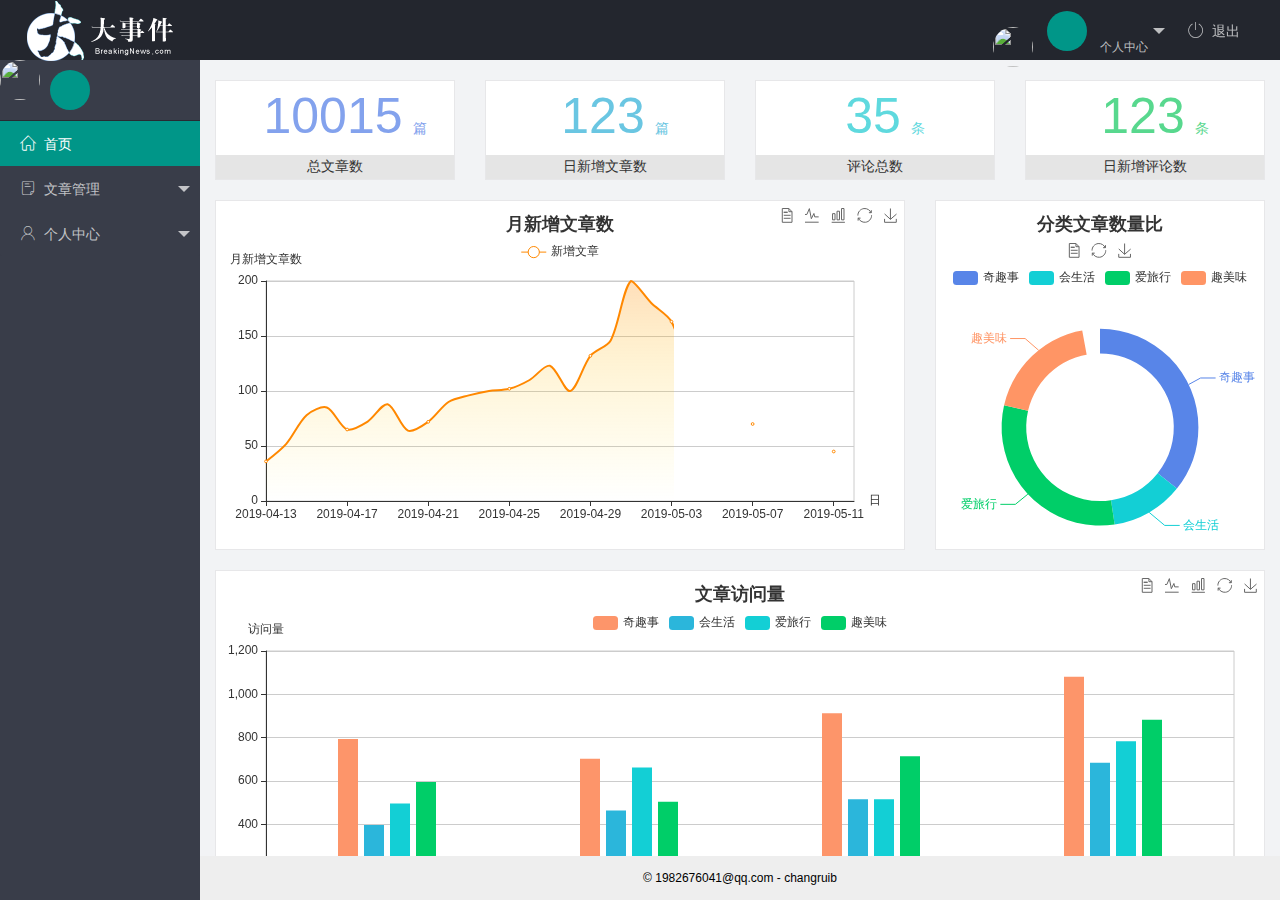
==== commit c5573095: "完成了个人中心模块的开发" ====
--- a/index.html
+++ b/index.html
@@ -26,9 +26,9 @@
             个人中心
           </a>
           <dl class="layui-nav-child">
-            <dd><a href="">基本资料</a></dd>
-            <dd><a href="">更换头像</a></dd>
-            <dd><a href="">重置密码</a></dd>
+            <dd><a href="/user/userInfo.html" target="fm">基本资料</a></dd>
+            <dd><a href="/user/user_avatar.html" target="fm">更换头像</a></dd>
+            <dd><a href="/user/user_pwd.html" target="fm">重置密码</a></dd>
           </dl>
         </li>
         <li class="layui-nav-item">
@@ -67,13 +67,13 @@
             <a href="javascript:;"><span class="iconfont icon-user"></span>个人中心</a>
             <dl class="layui-nav-child">
               <dd>
-                <a href="javascript:;"><i class="layui-icon layui-icon-app"></i>基本资料</a>
+                <a href="/user/userInfo.html" target="fm"><i class="layui-icon layui-icon-app"></i>基本资料</a>
               </dd>
               <dd>
-                <a href="javascript:;"><i class="layui-icon layui-icon-app"></i>更换头像</a>
+                <a href="/user/user_avatar.html" target="fm"><i class="layui-icon layui-icon-app"></i>更换头像</a>
               </dd>
               <dd>
-                <a href="javascript:;"><i class="layui-icon layui-icon-app"></i>重置密码</a>
+                <a href="/user/user_pwd.html" target="fm"><i class="layui-icon layui-icon-app"></i>重置密码</a>
               </dd>
             </dl>
           </li>
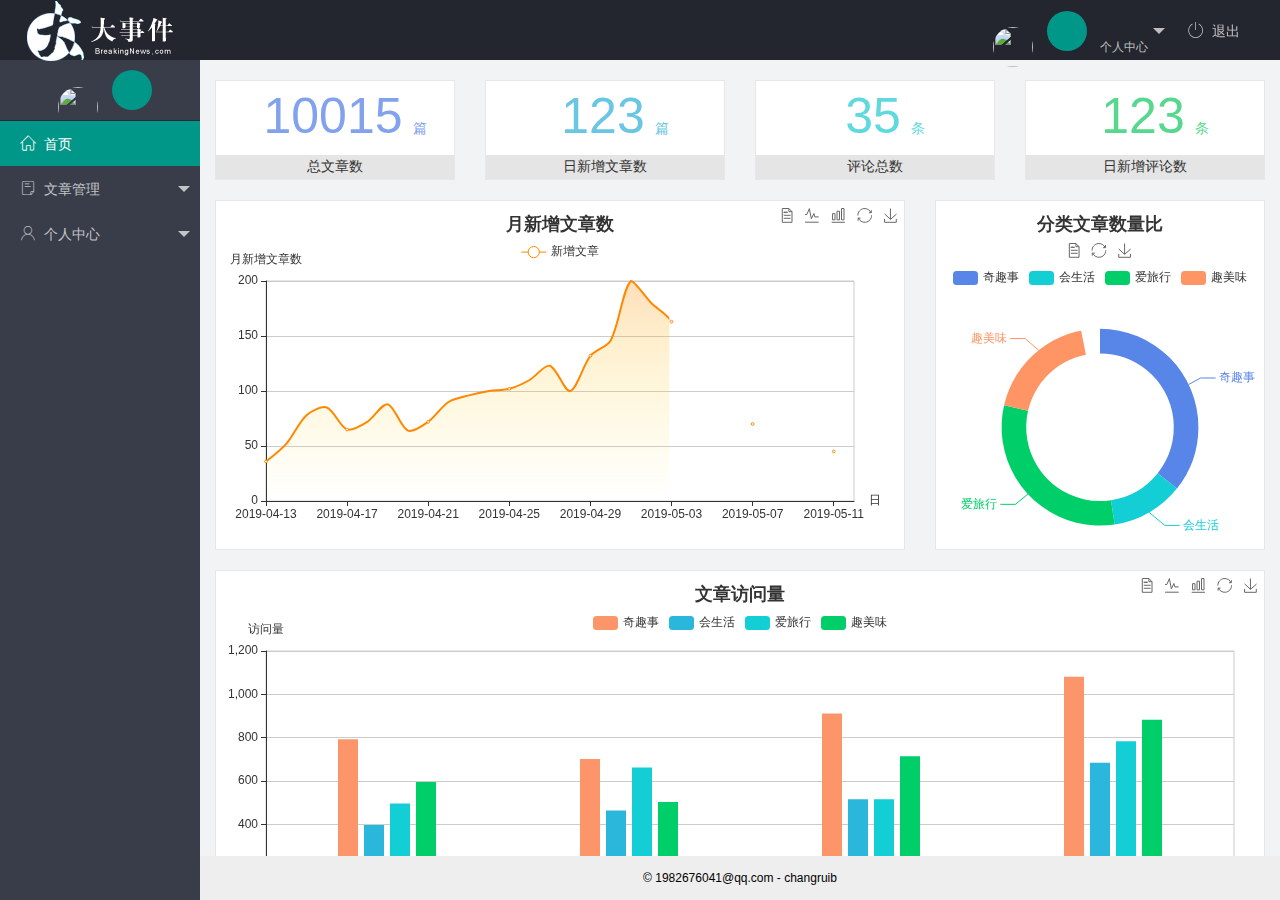
==== commit 78f1fcfb: "完成了文章管理相关功能的开发" ====
--- a/index.html
+++ b/index.html
@@ -53,13 +53,13 @@
             <a class="" href="javascript:;"><span class="iconfont icon-16"></span>文章管理</a>
             <dl class="layui-nav-child">
               <dd>
-                <a href="javascript:;"><i class="layui-icon layui-icon-app"></i>文章类别</a>
+                <a href="/article/art_cate.html" target="fm"><i class="layui-icon layui-icon-app"></i>文章类别</a>
               </dd>
               <dd>
-                <a href="javascript:;"><i class="layui-icon layui-icon-app"></i>文章列表</a>
+                <a href="/article/art_list.html" target="fm"><i class="layui-icon layui-icon-app"></i>文章列表</a>
               </dd>
               <dd>
-                <a href="javascript:;"><i class="layui-icon layui-icon-app"></i>发布文章</a>
+                <a href="/article/art_pub.html" target="fm"><i class="layui-icon layui-icon-app"></i>发布文章</a>
               </dd>
             </dl>
           </li>
--- a/assets/css/index.css
+++ b/assets/css/index.css
@@ -27,7 +27,7 @@
   text-align: center;
   font-size: 12px;
   user-select: none;
-  display: flex;
+  -display: flex;
 }
 
 .layui-side-scroll .userinfo {
